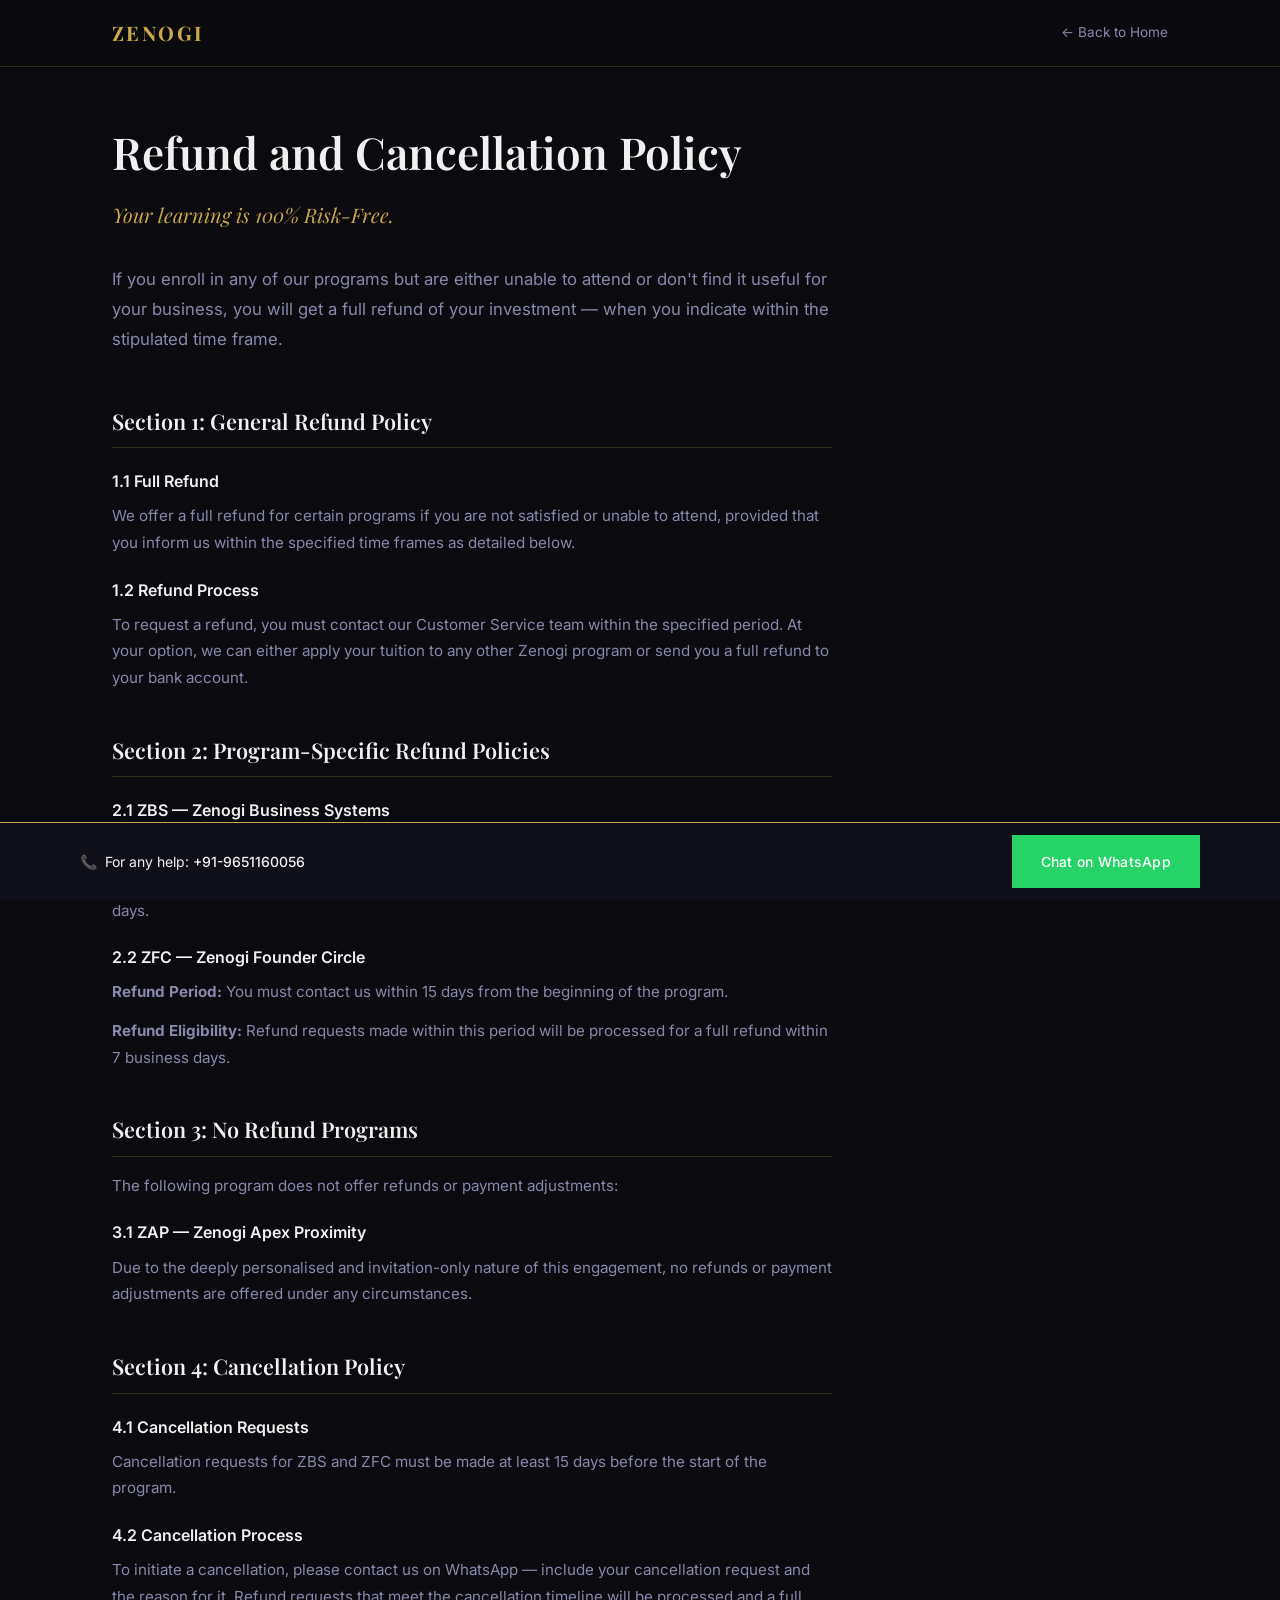
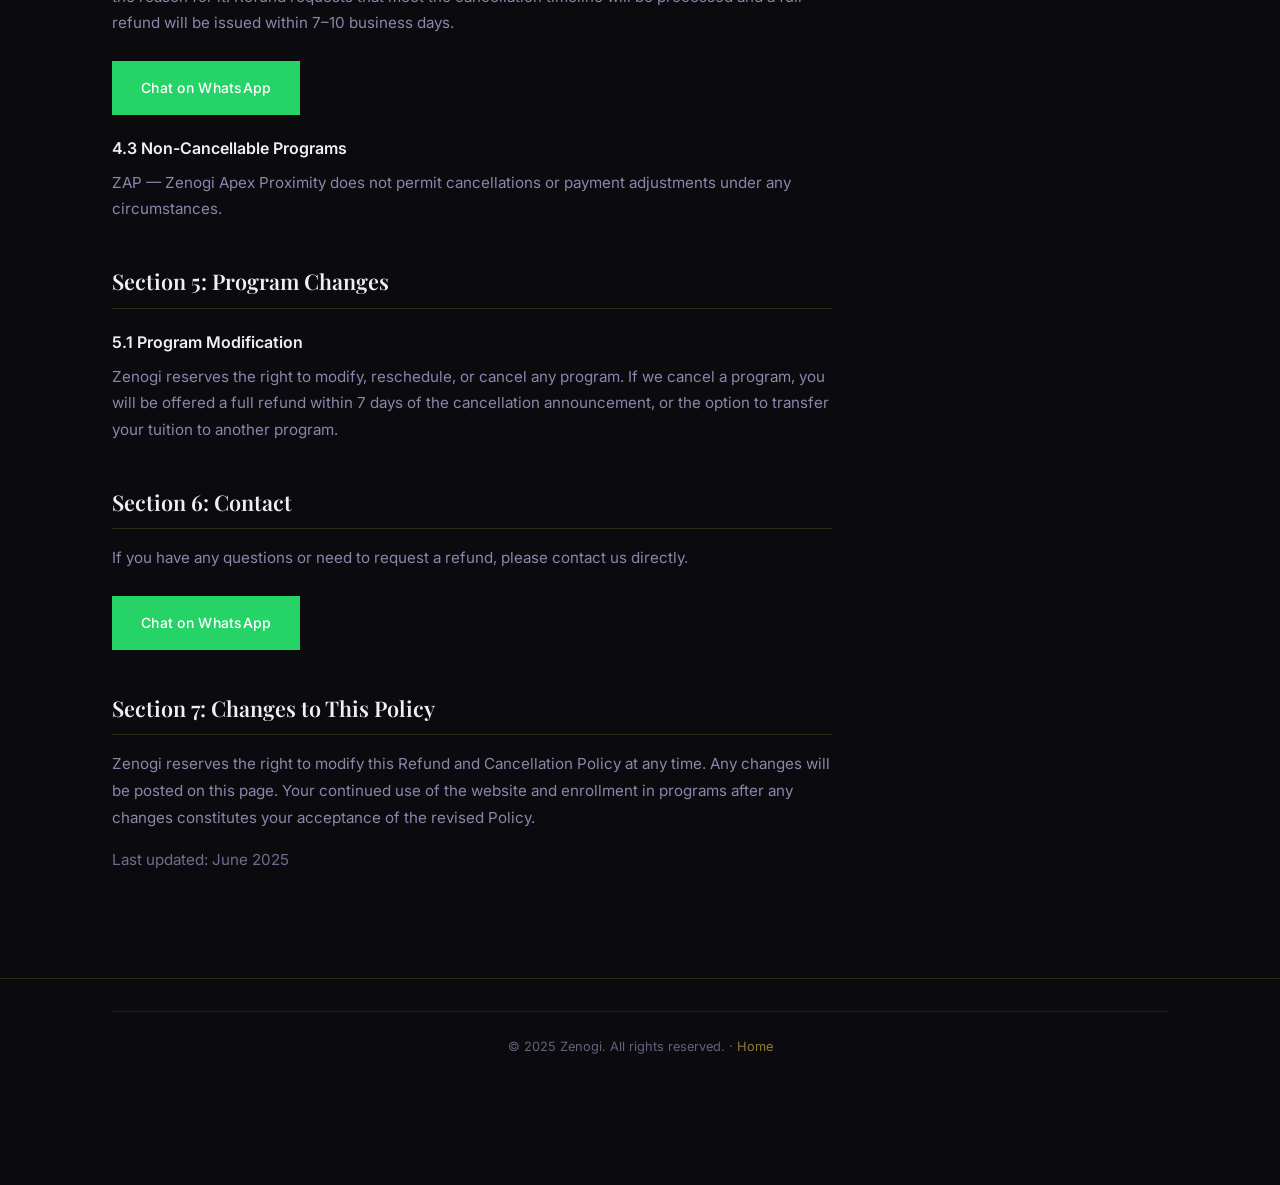
==== refund-policy.html @ 3ec9e6ff "initial Push" ====
<!DOCTYPE html>
<html lang="en">
<head>
  <meta charset="UTF-8">
  <meta name="viewport" content="width=device-width, initial-scale=1.0, viewport-fit=cover">
  <title>Refund and Cancellation Policy — Zenogi</title>
  <link rel="preconnect" href="https://fonts.googleapis.com">
  <link rel="preconnect" href="https://fonts.gstatic.com" crossorigin>
  <link href="https://fonts.googleapis.com/css2?family=Inter:wght@300;400;500;600&family=Playfair+Display:ital,wght@0,500;0,600;0,700;1,500&display=swap" rel="stylesheet">
  <link rel="stylesheet" href="style.css">
</head>
<body class="policy-page">

  <header class="policy-nav">
    <div class="container policy-nav__inner">
      <a href="index.html" class="policy-nav__logo">ZENOGI</a>
      <a href="index.html" class="policy-nav__back">← Back to Home</a>
    </div>
  </header>

  <main class="policy-content">
    <div class="container">
      <h1 class="policy-content__title">Refund and Cancellation Policy</h1>
      <p class="policy-content__subtitle">Your learning is 100% Risk-Free.</p>

      <p class="policy-content__intro">If you enroll in any of our programs but are either unable to attend or don't find it useful for your business, you will get a full refund of your investment — when you indicate within the stipulated time frame.</p>

      <section class="policy-section">
        <h2>Section 1: General Refund Policy</h2>
        <h3>1.1 Full Refund</h3>
        <p>We offer a full refund for certain programs if you are not satisfied or unable to attend, provided that you inform us within the specified time frames as detailed below.</p>
        <h3>1.2 Refund Process</h3>
        <p>To request a refund, you must contact our Customer Service team within the specified period. At your option, we can either apply your tuition to any other Zenogi program or send you a full refund to your bank account.</p>
      </section>

      <section class="policy-section">
        <h2>Section 2: Program-Specific Refund Policies</h2>
        <h3>2.1 ZBS — Zenogi Business Systems</h3>
        <p><strong>Refund Period:</strong> You must contact us before the final session of the program to claim a full refund.</p>
        <p><strong>Refund Eligibility:</strong> Refund requests made within this period will be initiated within 7–10 business days.</p>
        <h3>2.2 ZFC — Zenogi Founder Circle</h3>
        <p><strong>Refund Period:</strong> You must contact us within 15 days from the beginning of the program.</p>
        <p><strong>Refund Eligibility:</strong> Refund requests made within this period will be processed for a full refund within 7 business days.</p>
      </section>

      <section class="policy-section">
        <h2>Section 3: No Refund Programs</h2>
        <p>The following program does not offer refunds or payment adjustments:</p>
        <h3>3.1 ZAP — Zenogi Apex Proximity</h3>
        <p>Due to the deeply personalised and invitation-only nature of this engagement, no refunds or payment adjustments are offered under any circumstances.</p>
      </section>

      <section class="policy-section">
        <h2>Section 4: Cancellation Policy</h2>
        <h3>4.1 Cancellation Requests</h3>
        <p>Cancellation requests for ZBS and ZFC must be made at least 15 days before the start of the program.</p>
        <h3>4.2 Cancellation Process</h3>
        <p>To initiate a cancellation, please contact us on WhatsApp — include your cancellation request and the reason for it. Refund requests that meet the cancellation timeline will be processed and a full refund will be issued within 7–10 business days.</p>
        <p>
          <a href="https://wa.me/9651160056?text=Hi%20Zenogi%2C%20I%20would%20like%20to%20request%20a%20cancellation" class="btn btn--whatsapp" target="_blank" rel="noopener noreferrer">Chat on WhatsApp</a>
        </p>
        <h3>4.3 Non-Cancellable Programs</h3>
        <p>ZAP — Zenogi Apex Proximity does not permit cancellations or payment adjustments under any circumstances.</p>
      </section>

      <section class="policy-section">
        <h2>Section 5: Program Changes</h2>
        <h3>5.1 Program Modification</h3>
        <p>Zenogi reserves the right to modify, reschedule, or cancel any program. If we cancel a program, you will be offered a full refund within 7 days of the cancellation announcement, or the option to transfer your tuition to another program.</p>
      </section>

      <section class="policy-section">
        <h2>Section 6: Contact</h2>
        <p>If you have any questions or need to request a refund, please contact us directly.</p>
        <p>
          <a href="https://wa.me/9651160056?text=Hi%20Zenogi%2C%20I%20have%20a%20question" class="btn btn--whatsapp" target="_blank" rel="noopener noreferrer">Chat on WhatsApp</a>
        </p>
      </section>

      <section class="policy-section">
        <h2>Section 7: Changes to This Policy</h2>
        <p>Zenogi reserves the right to modify this Refund and Cancellation Policy at any time. Any changes will be posted on this page. Your continued use of the website and enrollment in programs after any changes constitutes your acceptance of the revised Policy.</p>
        <p class="policy-content__updated">Last updated: June 2025</p>
      </section>
    </div>
  </main>

  <footer class="footer footer--compact">
    <div class="container footer__inner">
      <p class="footer__copy">© 2025 Zenogi. All rights reserved. · <a href="index.html">Home</a></p>
    </div>
  </footer>

  <!-- Replace 9651160056 with real WhatsApp number before going live -->
  <aside class="help-bar" id="helpBar">
    <div class="help-bar__inner container">
      <p class="help-bar__text">
        <span class="help-bar__icon" aria-hidden="true">📞</span>
        For any help: <a href="tel:+919651160056">+91-9651160056</a>
      </p>
      <a href="https://wa.me/9651160056?text=Hi%20Zenogi%2C%20I%20have%20a%20question" class="btn btn--whatsapp" target="_blank" rel="noopener noreferrer">Chat on WhatsApp</a>
    </div>
  </aside>

</body>
</html>
---- style.css ----
/* ============================================
   ZENOGI BUSINESS PROGRAMS — Premium Landing
   ============================================ */

:root {
  --bg: #0A0A0F;
  --bg-alt: #0F0F1A;
  --gold: #C9A84C;
  --gold-muted: rgba(201, 168, 76, 0.55);
  --text: #F0F0F0;
  --text-secondary: #8888AA;
  --border: rgba(201, 168, 76, 0.2);
  --font-serif: 'Playfair Display', Georgia, serif;
  --font-sans: 'Inter', -apple-system, BlinkMacSystemFont, sans-serif;
  --container-max: 1120px;
  --gutter: clamp(1.25rem, 5vw, 2rem);
  --nav-height: 72px;
  --help-bar-height: 64px;
  --whatsapp: #25D366;
  --transition: 0.35s cubic-bezier(0.4, 0, 0.2, 1);
}

*, *::before, *::after {
  box-sizing: border-box;
  margin: 0;
  padding: 0;
}

html {
  scroll-behavior: smooth;
  scroll-padding-top: var(--nav-height);
  scroll-padding-bottom: var(--help-bar-height);
}

body {
  font-family: var(--font-sans);
  font-size: 1rem;
  font-weight: 400;
  line-height: 1.7;
  color: var(--text);
  background: var(--bg);
  -webkit-font-smoothing: antialiased;
  overflow-x: hidden;
  padding-bottom: var(--help-bar-height);
}

img { max-width: 100%; display: block; }
a { color: inherit; text-decoration: none; }
ul { list-style: none; }
button { font-family: inherit; cursor: pointer; border: none; background: none; }

.container {
  width: 100%;
  max-width: var(--container-max);
  margin-inline: auto;
  padding-inline: var(--gutter);
}

/* ---- Fade-in (scroll triggered) ---- */
.fade-in {
  opacity: 0;
  transform: translateY(28px);
  transition: opacity 0.8s ease, transform 0.8s ease;
}

.fade-in.visible {
  opacity: 1;
  transform: translateY(0);
}

/* ---- Buttons ---- */
.btn {
  display: inline-flex;
  align-items: center;
  justify-content: center;
  padding: 0.85rem 1.75rem;
  font-size: 0.875rem;
  font-weight: 500;
  letter-spacing: 0.06em;
  text-transform: uppercase;
  transition: var(--transition);
  white-space: nowrap;
  min-height: 48px;
  -webkit-tap-highlight-color: transparent;
}

.btn--outline {
  color: var(--gold);
  border: 1px solid var(--gold);
  background: transparent;
}

.btn--outline:hover {
  background: rgba(201, 168, 76, 0.08);
  box-shadow: 0 0 24px rgba(201, 168, 76, 0.15);
}

.btn--filled {
  color: var(--bg);
  background: var(--gold);
  border: 1px solid var(--gold);
}

.btn--filled:hover {
  background: #d4b456;
  border-color: #d4b456;
  box-shadow: 0 8px 32px rgba(201, 168, 76, 0.25);
}

.btn--ghost {
  color: var(--gold-muted);
  border: 1px solid rgba(201, 168, 76, 0.35);
  background: transparent;
}

.btn--ghost:hover {
  color: var(--gold);
  border-color: var(--gold);
}

.btn--large {
  padding: 1.1rem 2.5rem;
  font-size: 0.9rem;
}

.btn--full { width: 100%; }

.btn--whatsapp {
  color: #fff;
  background: var(--whatsapp);
  border: 1px solid var(--whatsapp);
  text-transform: none;
  letter-spacing: 0.02em;
  font-size: 0.875rem;
}

.btn--whatsapp:hover {
  background: #20bd5a;
  border-color: #20bd5a;
  box-shadow: 0 4px 20px rgba(37, 211, 102, 0.35);
}

/* ---- Navbar ---- */
.navbar {
  position: fixed;
  top: 0;
  left: 0;
  right: 0;
  z-index: 1000;
  height: var(--nav-height);
  display: flex;
  align-items: center;
  transition: background 0.4s ease, box-shadow 0.4s ease, backdrop-filter 0.4s ease;
}

.navbar.scrolled {
  background: rgba(10, 10, 15, 0.85);
  backdrop-filter: blur(16px);
  -webkit-backdrop-filter: blur(16px);
  box-shadow: 0 1px 0 var(--border);
}

.navbar__inner {
  display: flex;
  align-items: center;
  justify-content: space-between;
  width: 100%;
  max-width: var(--container-max);
  margin-inline: auto;
  padding-inline: var(--gutter);
}

.navbar__logo {
  font-family: var(--font-serif);
  font-size: 1.35rem;
  font-weight: 700;
  letter-spacing: 0.12em;
  color: var(--gold);
}

.navbar__nav {
  display: flex;
  align-items: center;
  gap: 2.25rem;
}

.navbar__link {
  font-size: 0.8rem;
  font-weight: 500;
  letter-spacing: 0.08em;
  text-transform: uppercase;
  color: var(--text-secondary);
  transition: color var(--transition);
}

.navbar__link:hover,
.navbar__link--cta {
  color: var(--gold);
}

.navbar__toggle {
  display: none;
  flex-direction: column;
  gap: 5px;
  padding: 4px;
}

.navbar__toggle span {
  display: block;
  width: 24px;
  height: 2px;
  background: var(--gold);
  transition: var(--transition);
}

.navbar__toggle.active span:nth-child(1) {
  transform: translateY(7px) rotate(45deg);
}

.navbar__toggle.active span:nth-child(2) {
  opacity: 0;
}

.navbar__toggle.active span:nth-child(3) {
  transform: translateY(-7px) rotate(-45deg);
}

/* ---- Hero ---- */
.hero {
  position: relative;
  min-height: 100vh;
  display: flex;
  align-items: center;
  justify-content: center;
  padding: calc(var(--nav-height) + 3rem) 0 4rem;
  overflow: hidden;
}

.hero__bg {
  position: absolute;
  inset: 0;
  background:
    radial-gradient(ellipse 80% 60% at 50% 0%, rgba(201, 168, 76, 0.06) 0%, transparent 60%),
    linear-gradient(180deg, #0F0F1A 0%, var(--bg) 100%);
  z-index: 0;
}

.hero__bg::before {
  content: '';
  position: absolute;
  inset: 0;
  background-image:
    linear-gradient(rgba(201, 168, 76, 0.03) 1px, transparent 1px),
    linear-gradient(90deg, rgba(201, 168, 76, 0.03) 1px, transparent 1px);
  background-size: 60px 60px;
  mask-image: radial-gradient(ellipse 70% 70% at 50% 40%, black 20%, transparent 75%);
  -webkit-mask-image: radial-gradient(ellipse 70% 70% at 50% 40%, black 20%, transparent 75%);
}

.hero__content {
  position: relative;
  z-index: 1;
  max-width: 820px;
  text-align: center;
}

.hero__title {
  font-family: var(--font-serif);
  font-size: clamp(2.5rem, 6vw, 4.25rem);
  font-weight: 600;
  line-height: 1.15;
  letter-spacing: -0.02em;
  margin-bottom: 1.25rem;
  color: var(--text);
}

.hero__subtitle {
  font-size: clamp(1rem, 2.2vw, 1.2rem);
  font-weight: 400;
  color: var(--gold);
  letter-spacing: 0.02em;
  margin-bottom: 2rem;
  line-height: 1.5;
}

.hero__body {
  font-size: 1.05rem;
  color: var(--text-secondary);
  max-width: 640px;
  margin: 0 auto 2.5rem;
  line-height: 1.8;
}

.hero__ctas {
  display: flex;
  flex-wrap: wrap;
  gap: 1rem;
  justify-content: center;
}

.hero__scroll-hint {
  position: absolute;
  bottom: 2rem;
  left: 50%;
  transform: translateX(-50%);
  z-index: 1;
}

.hero__scroll-hint span {
  display: block;
  width: 1px;
  height: 48px;
  background: linear-gradient(to bottom, var(--gold), transparent);
  animation: scrollPulse 2s ease-in-out infinite;
}

@keyframes scrollPulse {
  0%, 100% { opacity: 0.3; transform: scaleY(0.6); }
  50% { opacity: 1; transform: scaleY(1); }
}

/* ---- Sections ---- */
.section {
  padding: 6rem 0;
}

.section--alt {
  background: var(--bg-alt);
}

.section__heading {
  font-family: var(--font-serif);
  font-size: clamp(1.75rem, 4vw, 2.75rem);
  font-weight: 600;
  line-height: 1.25;
  margin-bottom: 3rem;
  max-width: 720px;
}

.section__heading--center {
  text-align: center;
  margin-inline: auto;
}

/* ---- Problem ---- */
.problem__inner {
  max-width: 640px;
  margin-inline: auto;
  text-align: center;
}

.problem__heading {
  margin-inline: auto;
  text-wrap: balance;
}

.problem__list {
  margin-bottom: 2.5rem;
  text-align: left;
  display: flex;
  flex-direction: column;
  gap: 0.15rem;
}

.problem__line {
  display: flex;
  align-items: flex-start;
  gap: 0.85rem;
  font-family: var(--font-serif);
  font-size: clamp(1.1rem, 4.5vw, 1.65rem);
  font-weight: 500;
  color: var(--text-secondary);
  line-height: 1.45;
  padding: 0.65rem 0;
  opacity: 0;
  transform: translateY(16px);
  transition: opacity 0.55s ease, transform 0.55s ease, color 0.4s ease;
}

.problem__marker {
  flex-shrink: 0;
  width: 6px;
  height: 6px;
  margin-top: 0.55em;
  border-radius: 50%;
  background: var(--border);
  transition: background 0.4s ease, box-shadow 0.4s ease;
}

.problem__line.visible {
  opacity: 1;
  transform: translateY(0);
  color: var(--text);
}

.problem__line.visible .problem__marker {
  background: var(--gold);
  box-shadow: 0 0 8px rgba(201, 168, 76, 0.4);
}

.problem__closing {
  font-family: var(--font-serif);
  font-size: clamp(1.05rem, 3.5vw, 1.4rem);
  font-style: italic;
  color: var(--gold);
  line-height: 1.55;
  text-wrap: balance;
  padding-top: 0.5rem;
  border-top: 1px solid var(--border);
}

/* ---- Method ---- */
.method__grid {
  display: grid;
  grid-template-columns: repeat(3, 1fr);
  gap: 1px;
  background: var(--border);
  border: 1px solid var(--border);
  margin-bottom: 3rem;
}

.method__item {
  display: flex;
  align-items: flex-start;
  gap: 0.75rem;
  padding: 1.5rem 1.25rem;
  background: var(--bg);
  font-size: 0.95rem;
  color: var(--text);
  line-height: 1.5;
}

.method__icon {
  flex-shrink: 0;
  color: var(--gold);
  font-size: 0.85rem;
  margin-top: 0.15rem;
}

.method__closing {
  font-family: var(--font-serif);
  font-size: clamp(1.2rem, 2.5vw, 1.65rem);
  font-weight: 600;
  text-align: center;
  max-width: 640px;
  margin-inline: auto;
}

/* ---- Programs ---- */
.programs__intro {
  text-align: center;
  color: var(--text-secondary);
  max-width: 520px;
  margin: -1.5rem auto 3.5rem;
  font-size: 1.05rem;
}

.programs__cards {
  display: grid;
  grid-template-columns: repeat(2, 1fr);
  gap: 2rem;
  margin-bottom: 3rem;
}

.program-card {
  position: relative;
  background: var(--bg);
  border: 1px solid var(--border);
  border-top: 3px solid var(--gold);
  padding: 2.25rem 2rem 2rem;
  display: flex;
  flex-direction: column;
  transition: transform 0.4s ease, box-shadow 0.4s ease;
}

.program-card:hover {
  transform: translateY(-6px);
  box-shadow: 0 20px 48px rgba(0, 0, 0, 0.4);
}

.program-card--featured {
  border-color: rgba(201, 168, 76, 0.45);
  box-shadow: 0 0 40px rgba(201, 168, 76, 0.08);
}

.program-card--featured:hover {
  box-shadow: 0 0 56px rgba(201, 168, 76, 0.15), 0 24px 48px rgba(0, 0, 0, 0.45);
}

.program-card__popular {
  position: absolute;
  top: -1px;
  right: 1.5rem;
  background: var(--gold);
  color: var(--bg);
  font-size: 0.65rem;
  font-weight: 600;
  letter-spacing: 0.1em;
  text-transform: uppercase;
  padding: 0.35rem 0.75rem;
}

.program-card__badge {
  font-size: 0.7rem;
  font-weight: 600;
  letter-spacing: 0.12em;
  text-transform: uppercase;
  color: var(--gold);
  margin-bottom: 0.75rem;
}

.program-card__title {
  font-family: var(--font-serif);
  font-size: 1.5rem;
  font-weight: 600;
  margin-bottom: 1rem;
}

.program-card__price {
  font-family: var(--font-serif);
  font-size: 1.75rem;
  font-weight: 600;
  color: var(--gold);
  margin-bottom: 1.5rem;
}

.program-card__price span {
  font-family: var(--font-sans);
  font-size: 0.85rem;
  font-weight: 400;
  color: var(--text-secondary);
}

.program-card__includes {
  flex: 1;
  margin-bottom: 1.5rem;
}

.program-card__includes li {
  position: relative;
  padding-left: 1.25rem;
  margin-bottom: 0.6rem;
  font-size: 0.92rem;
  color: var(--text-secondary);
}

.program-card__includes li::before {
  content: '';
  position: absolute;
  left: 0;
  top: 0.55em;
  width: 5px;
  height: 5px;
  background: var(--gold);
  border-radius: 50%;
}

.program-card__best-for {
  font-size: 0.9rem;
  color: var(--text-secondary);
  margin-bottom: 1.75rem;
  line-height: 1.65;
  padding-top: 1rem;
  border-top: 1px solid var(--border);
}

.program-card__best-for strong {
  color: var(--text);
  font-weight: 500;
}

.program-card .btn {
  align-self: flex-start;
}

/* ---- ZAP (exclusive banner) ---- */
.program-zap {
  position: relative;
  text-align: center;
  padding: 4rem 2rem;
  background: linear-gradient(180deg, rgba(15, 15, 26, 0.9) 0%, var(--bg-alt) 100%);
  border-top: 1px solid rgba(201, 168, 76, 0.25);
  border-bottom: 1px solid rgba(201, 168, 76, 0.1);
  /* No hover — static, untouchable */
}

.program-zap__symbol {
  font-size: 1.25rem;
  color: var(--gold-muted);
  margin-bottom: 1rem;
  letter-spacing: 0.5em;
}

.program-zap__badge {
  display: inline-block;
  font-size: 0.65rem;
  font-weight: 600;
  letter-spacing: 0.2em;
  text-transform: uppercase;
  color: var(--gold-muted);
  margin-bottom: 1.25rem;
}

.program-zap__title {
  font-family: var(--font-serif);
  font-size: clamp(1.5rem, 3vw, 2rem);
  font-weight: 600;
  margin-bottom: 1.5rem;
  color: var(--text);
}

.program-zap__desc {
  font-size: 1.05rem;
  color: var(--text-secondary);
  max-width: 620px;
  margin: 0 auto 1.25rem;
  line-height: 1.8;
}

.program-zap__note {
  font-family: var(--font-serif);
  font-style: italic;
  font-size: 0.95rem;
  color: var(--gold-muted);
  margin-bottom: 2rem;
}

/* ---- Difference ---- */
.difference__columns {
  display: grid;
  grid-template-columns: 1fr 1fr;
  gap: 3rem;
  margin-bottom: 3rem;
  padding-bottom: 3rem;
  border-bottom: 1px solid var(--border);
}

.difference__left,
.difference__right {
  font-family: var(--font-serif);
  font-size: clamp(1.25rem, 2.5vw, 1.75rem);
  line-height: 1.45;
}

.difference__left {
  color: var(--text-secondary);
}

.difference__right {
  color: var(--gold);
  text-align: right;
}

.difference__closing {
  font-size: 1.1rem;
  color: var(--text-secondary);
  text-align: center;
  max-width: 720px;
  margin-inline: auto;
  line-height: 1.75;
}

/* ---- Audience ---- */
.audience__not-for {
  max-width: 480px;
  margin: 0 auto 2.5rem;
}

.audience__not-for li {
  position: relative;
  padding-left: 1.75rem;
  margin-bottom: 0.85rem;
  font-size: 1.05rem;
  color: var(--text-secondary);
  text-decoration: line-through;
  text-decoration-color: rgba(136, 136, 170, 0.5);
}

.audience__not-for li::before {
  content: '✗';
  position: absolute;
  left: 0;
  color: rgba(136, 136, 170, 0.6);
  text-decoration: none;
}

.audience__closing {
  font-family: var(--font-serif);
  font-size: clamp(1.25rem, 2.5vw, 1.65rem);
  font-weight: 600;
  text-align: center;
  max-width: 600px;
  margin: 0 auto 2.5rem;
  line-height: 1.45;
}

.audience__cta {
  text-align: center;
}

/* ---- Footer ---- */
.footer {
  padding: 4rem 0 2.5rem;
  border-top: 1px solid var(--border);
  background: var(--bg);
}

.footer__inner {
  display: grid;
  grid-template-columns: 1fr auto;
  grid-template-rows: auto auto;
  gap: 2rem 3rem;
  align-items: start;
}

.footer__logo {
  font-family: var(--font-serif);
  font-size: 1.25rem;
  font-weight: 700;
  letter-spacing: 0.12em;
  color: var(--gold);
  display: block;
  margin-bottom: 0.5rem;
}

.footer__tagline {
  font-size: 0.9rem;
  color: var(--text-secondary);
  max-width: 320px;
  margin-bottom: 0.5rem;
}

.footer__contact {
  font-size: 0.9rem;
  color: var(--text-secondary);
  margin-bottom: 0.75rem;
}

.footer__contact a {
  color: var(--text);
  transition: color var(--transition);
}

.footer__contact a:hover {
  color: var(--gold);
}

.footer__whatsapp {
  display: inline-flex;
  align-items: center;
  justify-content: center;
  width: 40px;
  height: 40px;
  border-radius: 50%;
  background: var(--whatsapp);
  color: #fff;
  transition: transform var(--transition), box-shadow var(--transition);
}

.footer__whatsapp:hover {
  transform: scale(1.06);
  box-shadow: 0 4px 16px rgba(37, 211, 102, 0.4);
  color: #fff;
}

.footer__nav {
  display: flex;
  gap: 2rem;
  justify-self: end;
}

.footer__nav a {
  font-size: 0.8rem;
  font-weight: 500;
  letter-spacing: 0.06em;
  text-transform: uppercase;
  color: var(--text-secondary);
  transition: color var(--transition);
}

.footer__nav a:hover {
  color: var(--gold);
}

.footer__link-muted {
  opacity: 0.6;
}

.footer__copy {
  grid-column: 1 / -1;
  font-size: 0.8rem;
  color: var(--text-secondary);
  opacity: 0.7;
  padding-top: 1.5rem;
  border-top: 1px solid var(--border);
}

/* ---- FAQ ---- */
.faq__subheading {
  text-align: center;
  color: var(--text-secondary);
  font-size: 1.05rem;
  margin: -1.5rem auto 2.5rem;
  max-width: 480px;
}

.faq__list {
  max-width: 760px;
  margin-inline: auto;
}

.faq__item {
  background: var(--bg-alt);
  border: 1px solid transparent;
  border-left: 3px solid transparent;
  margin-bottom: 0.75rem;
  transition: border-color 0.35s ease;
}

.faq__item.open {
  border-left-color: var(--gold);
}

.faq__question {
  width: 100%;
  display: flex;
  align-items: center;
  justify-content: space-between;
  gap: 1rem;
  padding: 1.15rem 1.25rem;
  text-align: left;
  font-size: 1rem;
  font-weight: 500;
  color: var(--text);
  background: transparent;
}

.faq__question:hover {
  color: var(--gold);
}

.faq__icon {
  flex-shrink: 0;
  font-size: 1.35rem;
  font-weight: 300;
  color: var(--gold);
  line-height: 1;
  transition: transform 0.35s ease;
}

.faq__item.open .faq__icon {
  transform: rotate(45deg);
}

.faq__answer {
  max-height: 0;
  overflow: hidden;
  transition: max-height 0.45s cubic-bezier(0.4, 0, 0.2, 1);
}

.faq__answer p {
  padding: 0 1.25rem 1.25rem;
  font-size: 0.95rem;
  color: var(--text-secondary);
  line-height: 1.75;
}

.faq__answer a {
  color: var(--gold);
  text-decoration: underline;
  text-underline-offset: 3px;
}

.faq__answer a:hover {
  color: #d4b456;
}

/* ---- Sticky help bar ---- */
.help-bar {
  position: fixed;
  bottom: 0;
  left: 0;
  right: 0;
  z-index: 999;
  background: var(--bg-alt);
  border-top: 1px solid var(--gold);
  min-height: var(--help-bar-height);
  padding-bottom: env(safe-area-inset-bottom, 0);
}

.help-bar__inner {
  display: flex;
  align-items: center;
  justify-content: space-between;
  gap: 1rem;
  padding: 0.75rem 0;
  min-height: var(--help-bar-height);
}

.help-bar__text {
  font-size: 14px;
  color: var(--text);
  margin: 0;
}

.help-bar__text a {
  color: var(--text);
  font-weight: 500;
  transition: color var(--transition);
}

.help-bar__text a:hover {
  color: var(--gold);
}

.help-bar__icon {
  margin-right: 0.25rem;
}

/* ---- Policy page ---- */
.policy-page {
  padding-bottom: calc(var(--help-bar-height) + 2rem);
}

.policy-nav {
  position: sticky;
  top: 0;
  z-index: 1000;
  background: rgba(10, 10, 15, 0.9);
  backdrop-filter: blur(16px);
  border-bottom: 1px solid var(--border);
  padding: 1rem 0;
}

.policy-nav__inner {
  display: flex;
  align-items: center;
  justify-content: space-between;
}

.policy-nav__logo {
  font-family: var(--font-serif);
  font-size: 1.25rem;
  font-weight: 700;
  letter-spacing: 0.12em;
  color: var(--gold);
}

.policy-nav__back {
  font-size: 0.85rem;
  color: var(--text-secondary);
  transition: color var(--transition);
}

.policy-nav__back:hover {
  color: var(--gold);
}

.policy-content {
  padding: 3rem 0 4rem;
}

.policy-content .container {
  padding-inline: var(--gutter);
}

.policy-content__title {
  font-family: var(--font-serif);
  font-size: clamp(2rem, 4vw, 2.75rem);
  font-weight: 600;
  margin-bottom: 0.5rem;
}

.policy-content__subtitle {
  font-family: var(--font-serif);
  font-size: 1.25rem;
  font-style: italic;
  color: var(--gold);
  margin-bottom: 2rem;
}

.policy-content__intro {
  font-size: 1.05rem;
  color: var(--text-secondary);
  line-height: 1.8;
  margin-bottom: 3rem;
  max-width: 720px;
}

.policy-section {
  margin-bottom: 2.5rem;
  max-width: 720px;
}

.policy-section h2 {
  font-family: var(--font-serif);
  font-size: 1.35rem;
  font-weight: 600;
  color: var(--text);
  margin-bottom: 1rem;
  padding-bottom: 0.5rem;
  border-bottom: 1px solid var(--border);
}

.policy-section h3 {
  font-size: 1rem;
  font-weight: 600;
  color: var(--text);
  margin: 1.25rem 0 0.5rem;
}

.policy-section p {
  font-size: 0.95rem;
  color: var(--text-secondary);
  line-height: 1.75;
  margin-bottom: 0.75rem;
}

.policy-section .btn {
  margin-top: 0.75rem;
}

.policy-content__updated {
  font-size: 0.85rem;
  color: var(--text-secondary);
  opacity: 0.8;
  margin-top: 1rem;
}

.footer--compact {
  padding: 2rem 0;
  border-top: 1px solid var(--border);
}

.footer--compact .footer__inner {
  display: block;
  text-align: center;
}

.footer--compact .footer__copy a {
  color: var(--gold);
}

.footer--compact .footer__copy a:hover {
  text-decoration: underline;
}

/* ---- Desktop problem layout ---- */
@media (min-width: 769px) {
  .problem__inner {
    max-width: 720px;
    text-align: left;
  }

  .problem__heading {
    margin-inline: 0;
  }

  .problem__list {
    padding-left: 0.5rem;
  }

  .problem__closing {
    text-align: left;
  }
}

/* ---- Responsive ---- */
@media (max-width: 900px) {
  .method__grid {
    grid-template-columns: repeat(2, 1fr);
  }

  .programs__cards {
    grid-template-columns: 1fr;
    max-width: 480px;
    margin-inline: auto;
  }

  .difference__columns {
    grid-template-columns: 1fr;
    gap: 1.5rem;
    text-align: center;
  }

  .difference__right {
    text-align: center;
  }
}

@media (max-width: 768px) {
  :root {
    --help-bar-height: 112px;
    --nav-height: 64px;
  }

  .navbar__toggle {
    display: flex;
  }

  .navbar__logo {
    font-size: 1.15rem;
  }

  .navbar__nav {
    position: fixed;
    top: var(--nav-height);
    left: 0;
    right: 0;
    flex-direction: column;
    gap: 0;
    background: rgba(10, 10, 15, 0.97);
    backdrop-filter: blur(16px);
    -webkit-backdrop-filter: blur(16px);
    padding: 1rem 0 1.5rem;
    border-bottom: 1px solid var(--border);
    transform: translateY(-100%);
    opacity: 0;
    visibility: hidden;
    transition: transform 0.35s ease, opacity 0.35s ease, visibility 0.35s ease;
    max-height: calc(100dvh - var(--nav-height));
    overflow-y: auto;
  }

  .navbar__nav.open {
    transform: translateY(0);
    opacity: 1;
    visibility: visible;
  }

  .navbar__link {
    display: block;
    padding: 0.9rem 1.5rem;
    width: 100%;
    text-align: center;
    font-size: 0.75rem;
  }

  .section {
    padding: 3.5rem 0;
  }

  .section__heading {
    margin-bottom: 2rem;
    font-size: clamp(1.5rem, 6vw, 2rem);
  }

  .hero {
    min-height: 100svh;
    padding: calc(var(--nav-height) + 2rem) 0 3rem;
  }

  .hero__title {
    font-size: clamp(2rem, 8vw, 2.75rem);
  }

  .hero__subtitle {
    font-size: 1rem;
    margin-bottom: 1.5rem;
  }

  .hero__body {
    font-size: 0.95rem;
    margin-bottom: 2rem;
  }

  .hero__scroll-hint {
    display: none;
  }

  .hero__ctas {
    flex-direction: column;
    align-items: stretch;
    gap: 0.75rem;
  }

  .hero__ctas .btn {
    width: 100%;
    white-space: normal;
  }

  .problem__inner {
    text-align: center;
  }

  .problem__heading {
    font-size: clamp(1.45rem, 6.5vw, 1.85rem);
    line-height: 1.3;
    margin-bottom: 1.75rem;
  }

  .problem__list {
    margin-bottom: 2rem;
  }

  .problem__line {
    font-size: 1.05rem;
    padding: 0.5rem 0;
    gap: 0.75rem;
  }

  .problem__closing {
    font-size: 1.05rem;
    padding-top: 1.25rem;
  }

  .method__grid {
    grid-template-columns: 1fr;
  }

  .method__item {
    padding: 1.15rem 1rem;
  }

  .method__closing {
    font-size: 1.15rem;
    padding-inline: 0.25rem;
  }

  .programs__intro {
    font-size: 0.95rem;
    margin-bottom: 2.5rem;
  }

  .program-card {
    padding: 1.75rem 1.25rem 1.5rem;
  }

  .program-card__title {
    font-size: 1.25rem;
  }

  .program-card__price {
    font-size: 1.5rem;
  }

  .program-card__popular {
    right: 50%;
    transform: translateX(50%);
    top: -0.65rem;
    white-space: nowrap;
  }

  .program-card .btn {
    align-self: stretch;
    width: 100%;
    white-space: normal;
  }

  .program-zap__title {
    font-size: 1.35rem;
  }

  .program-zap__desc {
    font-size: 0.95rem;
  }

  .difference__left,
  .difference__right {
    font-size: 1.2rem;
  }

  .faq__question {
    font-size: 0.92rem;
    padding: 1rem 1rem;
  }

  .faq__answer p {
    font-size: 0.9rem;
    padding: 0 1rem 1rem;
  }

  .audience__not-for li {
    font-size: 0.95rem;
  }

  .audience__closing {
    font-size: 1.2rem;
  }

  .audience__cta .btn {
    width: 100%;
    white-space: normal;
    padding-inline: 1.25rem;
  }

  .btn {
    white-space: normal;
    line-height: 1.35;
  }

  .footer__inner {
    grid-template-columns: 1fr;
    text-align: center;
    gap: 1.5rem;
  }

  .footer__nav {
    justify-self: center;
    flex-wrap: wrap;
    justify-content: center;
    gap: 1rem 1.5rem;
  }

  .footer__nav a {
    font-size: 0.72rem;
  }

  .footer__tagline,
  .footer__contact {
    margin-inline: auto;
    max-width: 100%;
  }

  .footer__whatsapp {
    margin-inline: auto;
  }

  .help-bar {
    padding-bottom: env(safe-area-inset-bottom, 0);
  }

  .help-bar__inner {
    flex-direction: column;
    align-items: stretch;
    padding: 0.75rem var(--gutter);
    min-height: auto;
  }

  .help-bar__text {
    font-size: 13px;
    line-height: 1.4;
  }

  .help-bar .btn--whatsapp {
    width: 100%;
    justify-content: center;
  }
}

@media (max-width: 480px) {
  .program-zap {
    padding: 2.5rem 0;
  }

  .program-zap__symbol {
    letter-spacing: 0.25em;
  }

  .policy-nav__inner {
    flex-wrap: wrap;
    gap: 0.75rem;
  }

  .policy-nav__back {
    font-size: 0.8rem;
  }
}

@media (prefers-reduced-motion: reduce) {
  html { scroll-behavior: auto; }

  .fade-in,
  .problem__line,
  .problem__line.visible {
    opacity: 1;
    transform: none;
    transition: none;
  }

  .hero__scroll-hint span {
    animation: none;
  }
}
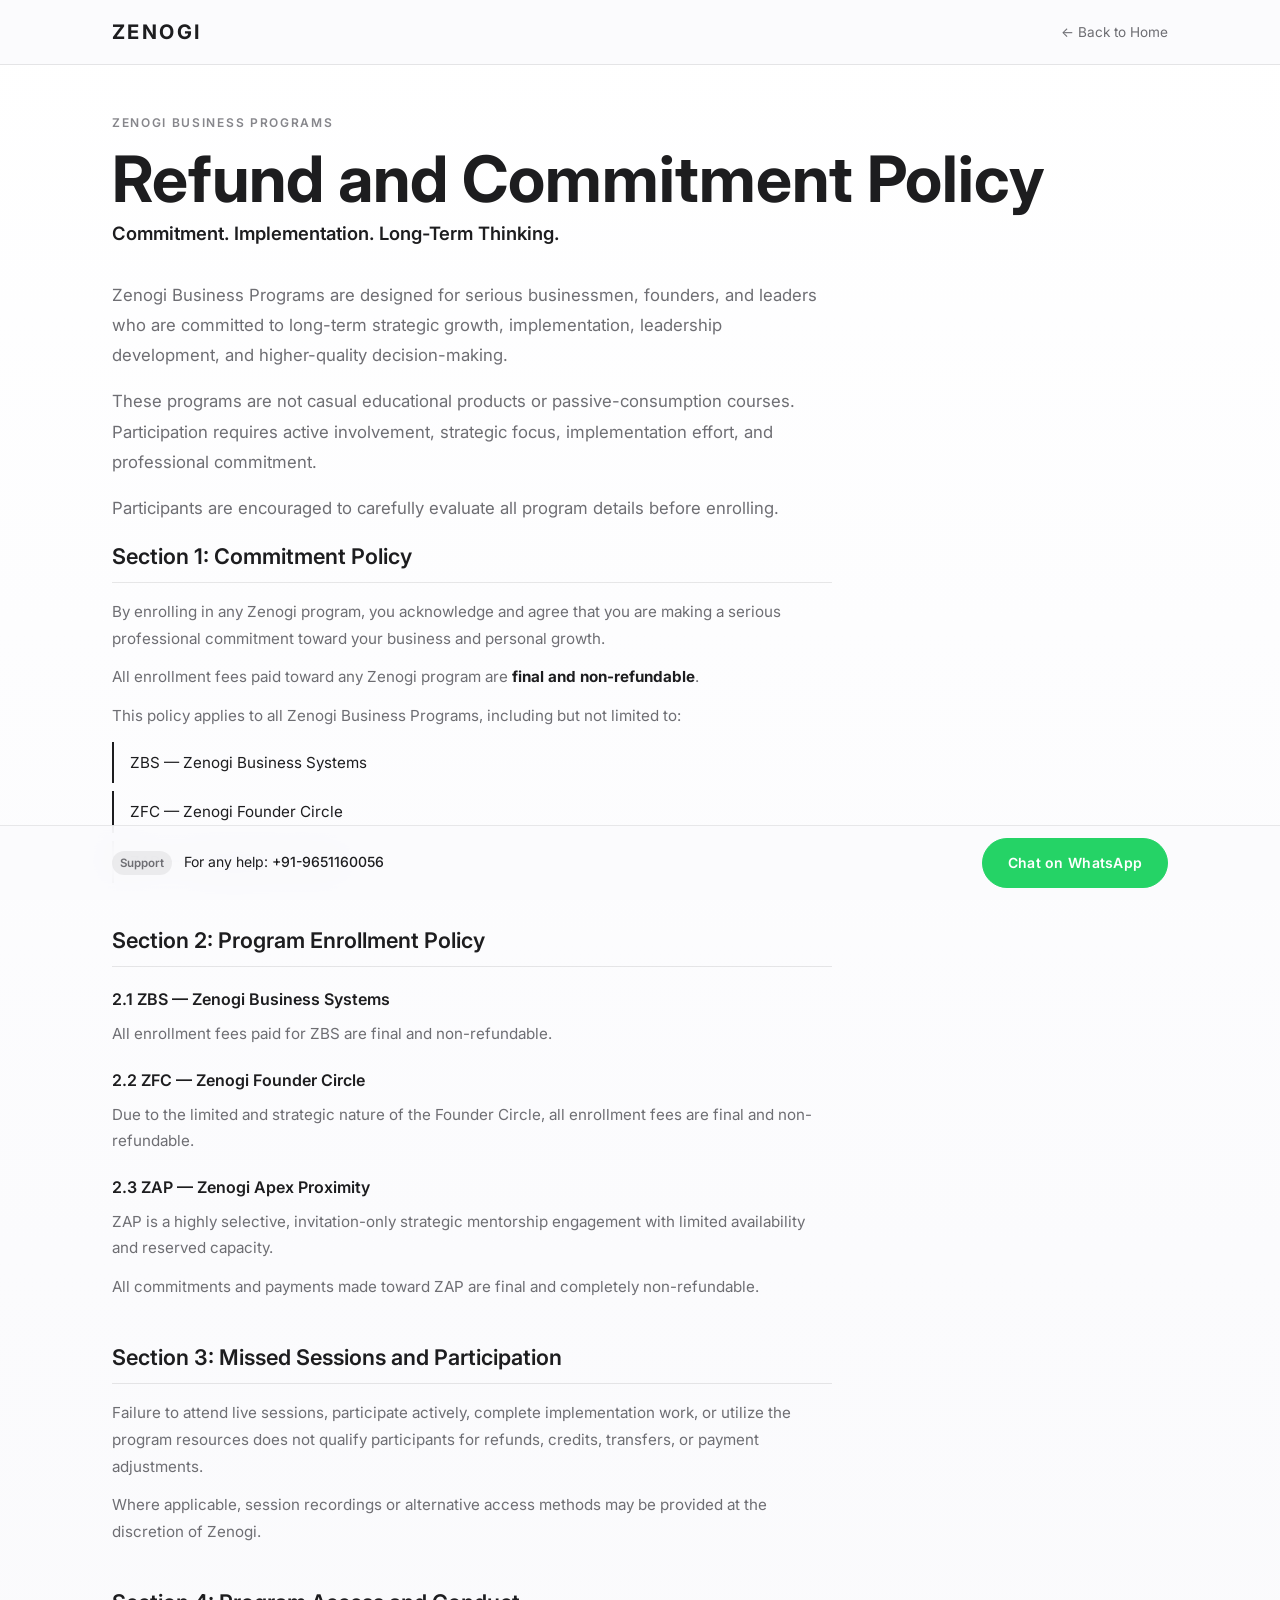
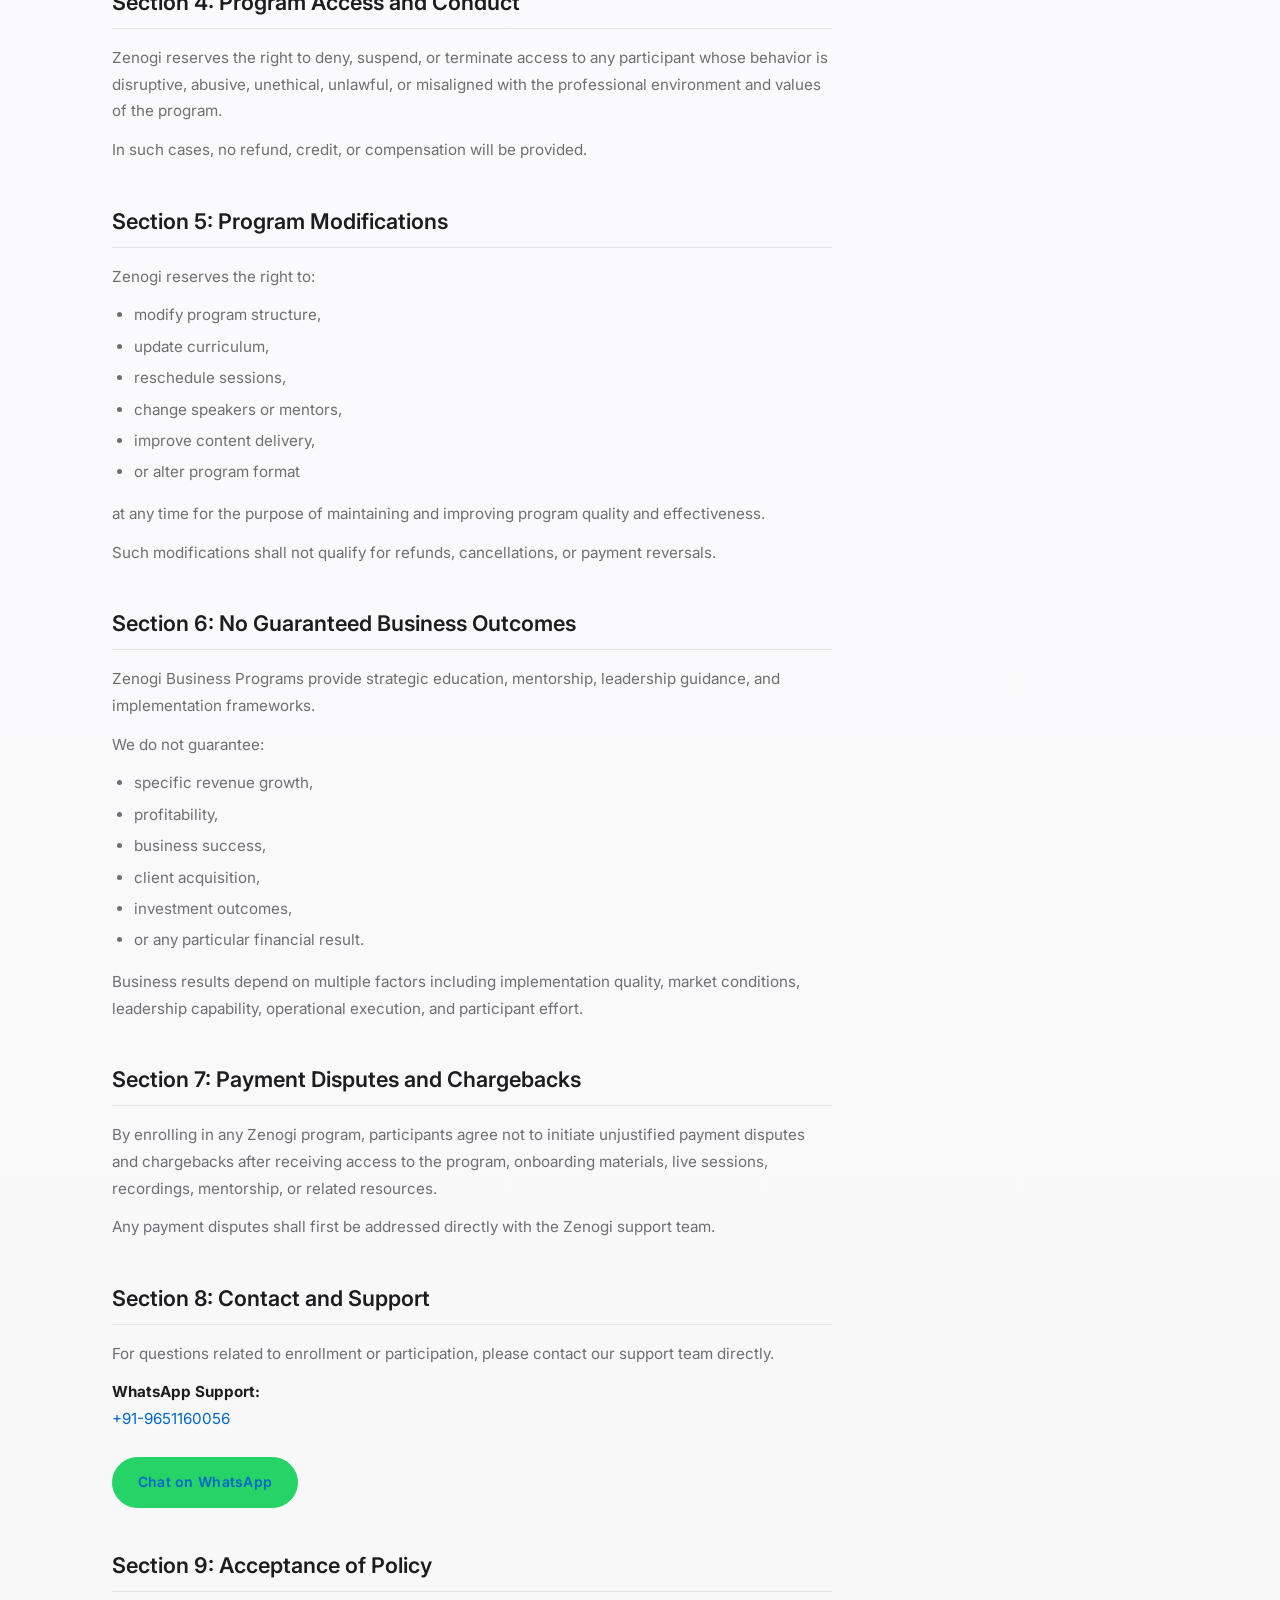
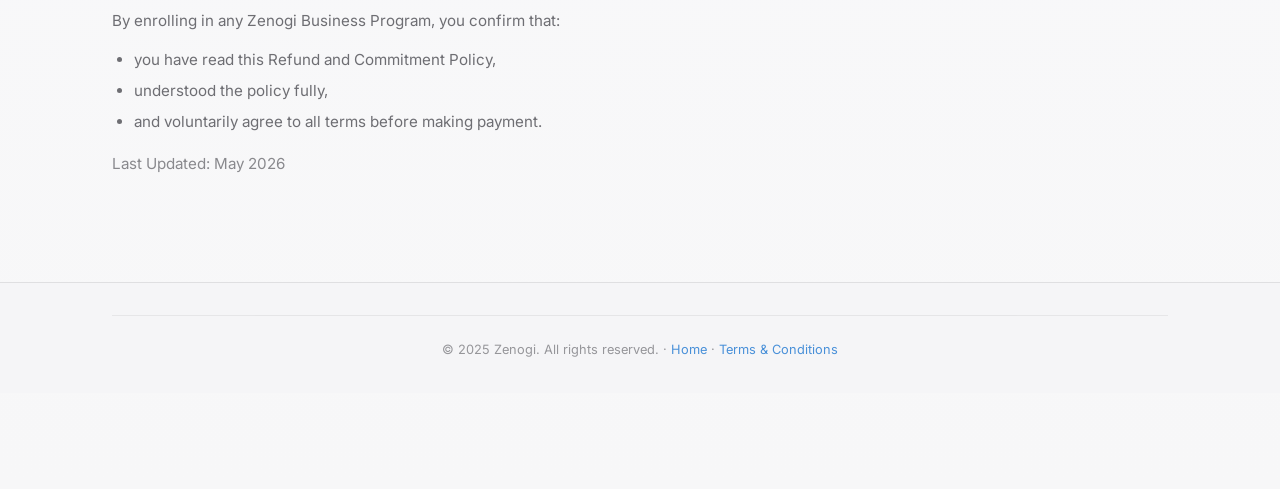
==== commit ba6ab3ef: "making it more light and plain" ====
--- a/refund-policy.html
+++ b/refund-policy.html
@@ -3,10 +3,10 @@
 <head>
   <meta charset="UTF-8">
   <meta name="viewport" content="width=device-width, initial-scale=1.0, viewport-fit=cover">
-  <title>Refund and Cancellation Policy — Zenogi</title>
+  <title>Refund and Commitment Policy — Zenogi</title>
   <link rel="preconnect" href="https://fonts.googleapis.com">
   <link rel="preconnect" href="https://fonts.gstatic.com" crossorigin>
-  <link href="https://fonts.googleapis.com/css2?family=Inter:wght@300;400;500;600&family=Playfair+Display:ital,wght@0,500;0,600;0,700;1,500&display=swap" rel="stylesheet">
+  <link href="https://fonts.googleapis.com/css2?family=Inter:wght@300;400;500;600;700&display=swap" rel="stylesheet">
   <link rel="stylesheet" href="style.css">
 </head>
 <body class="policy-page">
@@ -20,74 +20,113 @@
 
   <main class="policy-content">
     <div class="container">
-      <h1 class="policy-content__title">Refund and Cancellation Policy</h1>
-      <p class="policy-content__subtitle">Your learning is 100% Risk-Free.</p>
+      <p class="policy-content__brand">Zenogi Business Programs</p>
+      <h1 class="policy-content__title">Refund and Commitment Policy</h1>
+      <p class="policy-content__tagline">Commitment. Implementation. Long-Term Thinking.</p>
 
-      <p class="policy-content__intro">If you enroll in any of our programs but are either unable to attend or don't find it useful for your business, you will get a full refund of your investment — when you indicate within the stipulated time frame.</p>
+      <p class="policy-content__intro">Zenogi Business Programs are designed for serious businessmen, founders, and leaders who are committed to long-term strategic growth, implementation, leadership development, and higher-quality decision-making.</p>
+
+      <p class="policy-content__intro">These programs are not casual educational products or passive-consumption courses. Participation requires active involvement, strategic focus, implementation effort, and professional commitment.</p>
+
+      <p class="policy-content__intro policy-content__intro--last">Participants are encouraged to carefully evaluate all program details before enrolling.</p>
 
       <section class="policy-section">
-        <h2>Section 1: General Refund Policy</h2>
-        <h3>1.1 Full Refund</h3>
-        <p>We offer a full refund for certain programs if you are not satisfied or unable to attend, provided that you inform us within the specified time frames as detailed below.</p>
-        <h3>1.2 Refund Process</h3>
-        <p>To request a refund, you must contact our Customer Service team within the specified period. At your option, we can either apply your tuition to any other Zenogi program or send you a full refund to your bank account.</p>
+        <h2>Section 1: Commitment Policy</h2>
+        <p>By enrolling in any Zenogi program, you acknowledge and agree that you are making a serious professional commitment toward your business and personal growth.</p>
+        <p>All enrollment fees paid toward any Zenogi program are <strong>final and non-refundable</strong>.</p>
+        <p>This policy applies to all Zenogi Business Programs, including but not limited to:</p>
+        <ul class="policy-programs">
+          <li>ZBS — Zenogi Business Systems</li>
+          <li>ZFC — Zenogi Founder Circle</li>
+          <li>ZAP — Zenogi Apex Proximity</li>
+        </ul>
       </section>
 
       <section class="policy-section">
-        <h2>Section 2: Program-Specific Refund Policies</h2>
+        <h2>Section 2: Program Enrollment Policy</h2>
         <h3>2.1 ZBS — Zenogi Business Systems</h3>
-        <p><strong>Refund Period:</strong> You must contact us before the final session of the program to claim a full refund.</p>
-        <p><strong>Refund Eligibility:</strong> Refund requests made within this period will be initiated within 7–10 business days.</p>
+        <p>All enrollment fees paid for ZBS are final and non-refundable.</p>
         <h3>2.2 ZFC — Zenogi Founder Circle</h3>
-        <p><strong>Refund Period:</strong> You must contact us within 15 days from the beginning of the program.</p>
-        <p><strong>Refund Eligibility:</strong> Refund requests made within this period will be processed for a full refund within 7 business days.</p>
+        <p>Due to the limited and strategic nature of the Founder Circle, all enrollment fees are final and non-refundable.</p>
+        <h3>2.3 ZAP — Zenogi Apex Proximity</h3>
+        <p>ZAP is a highly selective, invitation-only strategic mentorship engagement with limited availability and reserved capacity.</p>
+        <p>All commitments and payments made toward ZAP are final and completely non-refundable.</p>
       </section>
 
       <section class="policy-section">
-        <h2>Section 3: No Refund Programs</h2>
-        <p>The following program does not offer refunds or payment adjustments:</p>
-        <h3>3.1 ZAP — Zenogi Apex Proximity</h3>
-        <p>Due to the deeply personalised and invitation-only nature of this engagement, no refunds or payment adjustments are offered under any circumstances.</p>
+        <h2>Section 3: Missed Sessions and Participation</h2>
+        <p>Failure to attend live sessions, participate actively, complete implementation work, or utilize the program resources does not qualify participants for refunds, credits, transfers, or payment adjustments.</p>
+        <p>Where applicable, session recordings or alternative access methods may be provided at the discretion of Zenogi.</p>
       </section>
 
       <section class="policy-section">
-        <h2>Section 4: Cancellation Policy</h2>
-        <h3>4.1 Cancellation Requests</h3>
-        <p>Cancellation requests for ZBS and ZFC must be made at least 15 days before the start of the program.</p>
-        <h3>4.2 Cancellation Process</h3>
-        <p>To initiate a cancellation, please contact us on WhatsApp — include your cancellation request and the reason for it. Refund requests that meet the cancellation timeline will be processed and a full refund will be issued within 7–10 business days.</p>
-        <p>
-          <a href="https://wa.me/9651160056?text=Hi%20Zenogi%2C%20I%20would%20like%20to%20request%20a%20cancellation" class="btn btn--whatsapp" target="_blank" rel="noopener noreferrer">Chat on WhatsApp</a>
-        </p>
-        <h3>4.3 Non-Cancellable Programs</h3>
-        <p>ZAP — Zenogi Apex Proximity does not permit cancellations or payment adjustments under any circumstances.</p>
+        <h2>Section 4: Program Access and Conduct</h2>
+        <p>Zenogi reserves the right to deny, suspend, or terminate access to any participant whose behavior is disruptive, abusive, unethical, unlawful, or misaligned with the professional environment and values of the program.</p>
+        <p>In such cases, no refund, credit, or compensation will be provided.</p>
       </section>
 
       <section class="policy-section">
-        <h2>Section 5: Program Changes</h2>
-        <h3>5.1 Program Modification</h3>
-        <p>Zenogi reserves the right to modify, reschedule, or cancel any program. If we cancel a program, you will be offered a full refund within 7 days of the cancellation announcement, or the option to transfer your tuition to another program.</p>
+        <h2>Section 5: Program Modifications</h2>
+        <p>Zenogi reserves the right to:</p>
+        <ul>
+          <li>modify program structure,</li>
+          <li>update curriculum,</li>
+          <li>reschedule sessions,</li>
+          <li>change speakers or mentors,</li>
+          <li>improve content delivery,</li>
+          <li>or alter program format</li>
+        </ul>
+        <p>at any time for the purpose of maintaining and improving program quality and effectiveness.</p>
+        <p>Such modifications shall not qualify for refunds, cancellations, or payment reversals.</p>
       </section>
 
       <section class="policy-section">
-        <h2>Section 6: Contact</h2>
-        <p>If you have any questions or need to request a refund, please contact us directly.</p>
+        <h2>Section 6: No Guaranteed Business Outcomes</h2>
+        <p>Zenogi Business Programs provide strategic education, mentorship, leadership guidance, and implementation frameworks.</p>
+        <p>We do not guarantee:</p>
+        <ul>
+          <li>specific revenue growth,</li>
+          <li>profitability,</li>
+          <li>business success,</li>
+          <li>client acquisition,</li>
+          <li>investment outcomes,</li>
+          <li>or any particular financial result.</li>
+        </ul>
+        <p>Business results depend on multiple factors including implementation quality, market conditions, leadership capability, operational execution, and participant effort.</p>
+      </section>
+
+      <section class="policy-section">
+        <h2>Section 7: Payment Disputes and Chargebacks</h2>
+        <p>By enrolling in any Zenogi program, participants agree not to initiate unjustified payment disputes and chargebacks after receiving access to the program, onboarding materials, live sessions, recordings, mentorship, or related resources.</p>
+        <p>Any payment disputes shall first be addressed directly with the Zenogi support team.</p>
+      </section>
+
+      <section class="policy-section">
+        <h2>Section 8: Contact and Support</h2>
+        <p>For questions related to enrollment or participation, please contact our support team directly.</p>
+        <p><strong>WhatsApp Support:</strong><br>
+        <a href="tel:+919651160056">+91-9651160056</a></p>
         <p>
           <a href="https://wa.me/9651160056?text=Hi%20Zenogi%2C%20I%20have%20a%20question" class="btn btn--whatsapp" target="_blank" rel="noopener noreferrer">Chat on WhatsApp</a>
         </p>
       </section>
 
       <section class="policy-section">
-        <h2>Section 7: Changes to This Policy</h2>
-        <p>Zenogi reserves the right to modify this Refund and Cancellation Policy at any time. Any changes will be posted on this page. Your continued use of the website and enrollment in programs after any changes constitutes your acceptance of the revised Policy.</p>
-        <p class="policy-content__updated">Last updated: June 2025</p>
+        <h2>Section 9: Acceptance of Policy</h2>
+        <p>By enrolling in any Zenogi Business Program, you confirm that:</p>
+        <ul>
+          <li>you have read this Refund and Commitment Policy,</li>
+          <li>understood the policy fully,</li>
+          <li>and voluntarily agree to all terms before making payment.</li>
+        </ul>
+        <p class="policy-content__updated">Last Updated: May 2026</p>
       </section>
     </div>
   </main>
 
   <footer class="footer footer--compact">
     <div class="container footer__inner">
-      <p class="footer__copy">© 2025 Zenogi. All rights reserved. · <a href="index.html">Home</a></p>
+      <p class="footer__copy">© 2025 Zenogi. All rights reserved. · <a href="index.html">Home</a> · <a href="terms-and-conditions.html">Terms &amp; Conditions</a></p>
     </div>
   </footer>
 
@@ -95,7 +134,7 @@
   <aside class="help-bar" id="helpBar">
     <div class="help-bar__inner container">
       <p class="help-bar__text">
-        <span class="help-bar__icon" aria-hidden="true">📞</span>
+        <span class="help-bar__icon" aria-hidden="true">Support</span>
         For any help: <a href="tel:+919651160056">+91-9651160056</a>
       </p>
       <a href="https://wa.me/9651160056?text=Hi%20Zenogi%2C%20I%20have%20a%20question" class="btn btn--whatsapp" target="_blank" rel="noopener noreferrer">Chat on WhatsApp</a>
--- a/style.css
+++ b/style.css
@@ -3,21 +3,28 @@
    ============================================ */
 
 :root {
-  --bg: #0A0A0F;
-  --bg-alt: #0F0F1A;
-  --gold: #C9A84C;
-  --gold-muted: rgba(201, 168, 76, 0.55);
-  --text: #F0F0F0;
-  --text-secondary: #8888AA;
-  --border: rgba(201, 168, 76, 0.2);
-  --font-serif: 'Playfair Display', Georgia, serif;
+  --bg: #fbfbfd;
+  --bg-alt: #f5f5f7;
+  --surface: rgba(255, 255, 255, 0.78);
+  --surface-solid: #ffffff;
+  --ink: #1d1d1f;
+  --muted: #6e6e73;
+  --soft-muted: #86868b;
+  --gold: #9b7a2f;
+  --gold-muted: rgba(155, 122, 47, 0.58);
+  --text: var(--ink);
+  --text-secondary: var(--muted);
+  --border: rgba(0, 0, 0, 0.09);
+  --shadow-soft: 0 22px 70px rgba(0, 0, 0, 0.08);
+  --shadow-card: 0 14px 42px rgba(0, 0, 0, 0.07);
+  --font-serif: 'Inter', -apple-system, BlinkMacSystemFont, 'SF Pro Display', sans-serif;
   --font-sans: 'Inter', -apple-system, BlinkMacSystemFont, sans-serif;
   --container-max: 1120px;
   --gutter: clamp(1.25rem, 5vw, 2rem);
-  --nav-height: 72px;
+  --nav-height: 64px;
   --help-bar-height: 64px;
   --whatsapp: #25D366;
-  --transition: 0.35s cubic-bezier(0.4, 0, 0.2, 1);
+  --transition: 0.28s cubic-bezier(0.25, 0.1, 0.25, 1);
 }
 
 *, *::before, *::after {
@@ -36,9 +43,10 @@
   font-family: var(--font-sans);
   font-size: 1rem;
   font-weight: 400;
-  line-height: 1.7;
+  line-height: 1.62;
   color: var(--text);
-  background: var(--bg);
+  background:
+    linear-gradient(180deg, #ffffff 0%, var(--bg) 34%, #f7f7f8 100%);
   -webkit-font-smoothing: antialiased;
   overflow-x: hidden;
   padding-bottom: var(--help-bar-height);
@@ -59,8 +67,8 @@
 /* ---- Fade-in (scroll triggered) ---- */
 .fade-in {
   opacity: 0;
-  transform: translateY(28px);
-  transition: opacity 0.8s ease, transform 0.8s ease;
+  transform: translateY(18px);
+  transition: opacity 0.7s ease, transform 0.7s ease;
 }
 
 .fade-in.visible {
@@ -73,49 +81,54 @@
   display: inline-flex;
   align-items: center;
   justify-content: center;
-  padding: 0.85rem 1.75rem;
+  padding: 0.78rem 1.55rem;
   font-size: 0.875rem;
-  font-weight: 500;
-  letter-spacing: 0.06em;
-  text-transform: uppercase;
+  font-weight: 600;
+  letter-spacing: 0;
+  text-transform: none;
   transition: var(--transition);
   white-space: nowrap;
-  min-height: 48px;
+  min-height: 46px;
+  border-radius: 999px;
   -webkit-tap-highlight-color: transparent;
 }
 
 .btn--outline {
-  color: var(--gold);
-  border: 1px solid var(--gold);
-  background: transparent;
+  color: var(--ink);
+  border: 1px solid rgba(0, 0, 0, 0.14);
+  background: rgba(255, 255, 255, 0.7);
 }
 
 .btn--outline:hover {
-  background: rgba(201, 168, 76, 0.08);
-  box-shadow: 0 0 24px rgba(201, 168, 76, 0.15);
+  background: #fff;
+  border-color: rgba(0, 0, 0, 0.22);
+  box-shadow: 0 10px 28px rgba(0, 0, 0, 0.08);
+  transform: translateY(-1px);
 }
 
 .btn--filled {
-  color: var(--bg);
-  background: var(--gold);
-  border: 1px solid var(--gold);
+  color: #fff;
+  background: #1d1d1f;
+  border: 1px solid #1d1d1f;
 }
 
 .btn--filled:hover {
-  background: #d4b456;
-  border-color: #d4b456;
-  box-shadow: 0 8px 32px rgba(201, 168, 76, 0.25);
+  background: #000;
+  border-color: #000;
+  box-shadow: 0 12px 30px rgba(0, 0, 0, 0.18);
+  transform: translateY(-1px);
 }
 
 .btn--ghost {
-  color: var(--gold-muted);
-  border: 1px solid rgba(201, 168, 76, 0.35);
-  background: transparent;
+  color: var(--ink);
+  border: 1px solid transparent;
+  background: rgba(255, 255, 255, 0.52);
 }
 
 .btn--ghost:hover {
   color: var(--gold);
-  border-color: var(--gold);
+  border-color: rgba(155, 122, 47, 0.25);
+  background: #fff;
 }
 
 .btn--large {
@@ -129,7 +142,6 @@
   color: #fff;
   background: var(--whatsapp);
   border: 1px solid var(--whatsapp);
-  text-transform: none;
   letter-spacing: 0.02em;
   font-size: 0.875rem;
 }
@@ -150,14 +162,16 @@
   height: var(--nav-height);
   display: flex;
   align-items: center;
+  background: rgba(251, 251, 253, 0.68);
+  backdrop-filter: blur(22px) saturate(180%);
+  -webkit-backdrop-filter: blur(22px) saturate(180%);
+  border-bottom: 1px solid rgba(0, 0, 0, 0.05);
   transition: background 0.4s ease, box-shadow 0.4s ease, backdrop-filter 0.4s ease;
 }
 
 .navbar.scrolled {
-  background: rgba(10, 10, 15, 0.85);
-  backdrop-filter: blur(16px);
-  -webkit-backdrop-filter: blur(16px);
-  box-shadow: 0 1px 0 var(--border);
+  background: rgba(251, 251, 253, 0.86);
+  box-shadow: 0 1px 0 rgba(0, 0, 0, 0.08);
 }
 
 .navbar__inner {
@@ -171,31 +185,31 @@
 }
 
 .navbar__logo {
-  font-family: var(--font-serif);
-  font-size: 1.35rem;
+  font-family: var(--font-sans);
+  font-size: 0.92rem;
   font-weight: 700;
-  letter-spacing: 0.12em;
-  color: var(--gold);
+  letter-spacing: 0.18em;
+  color: var(--ink);
 }
 
 .navbar__nav {
   display: flex;
   align-items: center;
-  gap: 2.25rem;
+  gap: 1.9rem;
 }
 
 .navbar__link {
   font-size: 0.8rem;
   font-weight: 500;
-  letter-spacing: 0.08em;
-  text-transform: uppercase;
+  letter-spacing: 0;
+  text-transform: none;
   color: var(--text-secondary);
   transition: color var(--transition);
 }
 
 .navbar__link:hover,
 .navbar__link--cta {
-  color: var(--gold);
+  color: var(--ink);
 }
 
 .navbar__toggle {
@@ -209,7 +223,7 @@
   display: block;
   width: 24px;
   height: 2px;
-  background: var(--gold);
+  background: var(--ink);
   transition: var(--transition);
 }
 
@@ -228,11 +242,11 @@
 /* ---- Hero ---- */
 .hero {
   position: relative;
-  min-height: 100vh;
+  min-height: 92vh;
   display: flex;
   align-items: center;
   justify-content: center;
-  padding: calc(var(--nav-height) + 3rem) 0 4rem;
+  padding: calc(var(--nav-height) + 4rem) 0 5rem;
   overflow: hidden;
 }
 
@@ -240,8 +254,9 @@
   position: absolute;
   inset: 0;
   background:
-    radial-gradient(ellipse 80% 60% at 50% 0%, rgba(201, 168, 76, 0.06) 0%, transparent 60%),
-    linear-gradient(180deg, #0F0F1A 0%, var(--bg) 100%);
+    radial-gradient(ellipse 58% 46% at 50% 12%, rgba(155, 122, 47, 0.13) 0%, rgba(255, 255, 255, 0) 68%),
+    radial-gradient(ellipse 52% 40% at 16% 30%, rgba(0, 113, 227, 0.08) 0%, rgba(255, 255, 255, 0) 72%),
+    linear-gradient(180deg, #ffffff 0%, #fbfbfd 56%, #f5f5f7 100%);
   z-index: 0;
 }
 
@@ -249,12 +264,8 @@
   content: '';
   position: absolute;
   inset: 0;
-  background-image:
-    linear-gradient(rgba(201, 168, 76, 0.03) 1px, transparent 1px),
-    linear-gradient(90deg, rgba(201, 168, 76, 0.03) 1px, transparent 1px);
-  background-size: 60px 60px;
-  mask-image: radial-gradient(ellipse 70% 70% at 50% 40%, black 20%, transparent 75%);
-  -webkit-mask-image: radial-gradient(ellipse 70% 70% at 50% 40%, black 20%, transparent 75%);
+  background:
+    linear-gradient(180deg, rgba(255, 255, 255, 0) 0%, rgba(245, 245, 247, 0.84) 100%);
 }
 
 .hero__content {
@@ -265,30 +276,32 @@
 }
 
 .hero__title {
-  font-family: var(--font-serif);
-  font-size: clamp(2.5rem, 6vw, 4.25rem);
-  font-weight: 600;
-  line-height: 1.15;
-  letter-spacing: -0.02em;
+  font-family: var(--font-sans);
+  font-size: clamp(2.75rem, 7vw, 5.7rem);
+  font-weight: 700;
+  line-height: 0.98;
+  letter-spacing: 0;
   margin-bottom: 1.25rem;
   color: var(--text);
+  text-wrap: balance;
 }
 
 .hero__subtitle {
-  font-size: clamp(1rem, 2.2vw, 1.2rem);
-  font-weight: 400;
-  color: var(--gold);
-  letter-spacing: 0.02em;
-  margin-bottom: 2rem;
-  line-height: 1.5;
+  font-size: clamp(1.25rem, 2.8vw, 2rem);
+  font-weight: 600;
+  color: #2d2d31;
+  letter-spacing: 0;
+  margin-bottom: 1.35rem;
+  line-height: 1.22;
+  text-wrap: balance;
 }
 
 .hero__body {
-  font-size: 1.05rem;
-  color: var(--text-secondary);
-  max-width: 640px;
-  margin: 0 auto 2.5rem;
-  line-height: 1.8;
+  font-size: clamp(1rem, 1.5vw, 1.18rem);
+  color: var(--text-secondary);
+  max-width: 690px;
+  margin: 0 auto 2rem;
+  line-height: 1.58;
 }
 
 .hero__ctas {
@@ -310,7 +323,7 @@
   display: block;
   width: 1px;
   height: 48px;
-  background: linear-gradient(to bottom, var(--gold), transparent);
+  background: linear-gradient(to bottom, rgba(0, 0, 0, 0.32), transparent);
   animation: scrollPulse 2s ease-in-out infinite;
 }
 
@@ -321,20 +334,22 @@
 
 /* ---- Sections ---- */
 .section {
-  padding: 6rem 0;
+  padding: clamp(4.5rem, 8vw, 7.5rem) 0;
 }
 
 .section--alt {
-  background: var(--bg-alt);
+  background: linear-gradient(180deg, var(--bg-alt) 0%, #ffffff 100%);
 }
 
 .section__heading {
-  font-family: var(--font-serif);
-  font-size: clamp(1.75rem, 4vw, 2.75rem);
-  font-weight: 600;
-  line-height: 1.25;
+  font-family: var(--font-sans);
+  font-size: clamp(2rem, 4.8vw, 3.6rem);
+  font-weight: 700;
+  line-height: 1.05;
+  letter-spacing: 0;
   margin-bottom: 3rem;
-  max-width: 720px;
+  max-width: 780px;
+  text-wrap: balance;
 }
 
 .section__heading--center {
@@ -344,7 +359,7 @@
 
 /* ---- Problem ---- */
 .problem__inner {
-  max-width: 640px;
+  max-width: 760px;
   margin-inline: auto;
   text-align: center;
 }
@@ -366,12 +381,12 @@
   display: flex;
   align-items: flex-start;
   gap: 0.85rem;
-  font-family: var(--font-serif);
-  font-size: clamp(1.1rem, 4.5vw, 1.65rem);
-  font-weight: 500;
-  color: var(--text-secondary);
-  line-height: 1.45;
-  padding: 0.65rem 0;
+  font-family: var(--font-sans);
+  font-size: clamp(1.08rem, 2.6vw, 1.45rem);
+  font-weight: 600;
+  color: var(--text-secondary);
+  line-height: 1.35;
+  padding: 0.7rem 0;
   opacity: 0;
   transform: translateY(16px);
   transition: opacity 0.55s ease, transform 0.55s ease, color 0.4s ease;
@@ -379,11 +394,11 @@
 
 .problem__marker {
   flex-shrink: 0;
-  width: 6px;
-  height: 6px;
+  width: 7px;
+  height: 7px;
   margin-top: 0.55em;
   border-radius: 50%;
-  background: var(--border);
+  background: rgba(0, 0, 0, 0.16);
   transition: background 0.4s ease, box-shadow 0.4s ease;
 }
 
@@ -394,16 +409,17 @@
 }
 
 .problem__line.visible .problem__marker {
-  background: var(--gold);
-  box-shadow: 0 0 8px rgba(201, 168, 76, 0.4);
+  background: var(--ink);
+  box-shadow: none;
 }
 
 .problem__closing {
-  font-family: var(--font-serif);
+  font-family: var(--font-sans);
   font-size: clamp(1.05rem, 3.5vw, 1.4rem);
-  font-style: italic;
-  color: var(--gold);
-  line-height: 1.55;
+  font-style: normal;
+  font-weight: 600;
+  color: var(--ink);
+  line-height: 1.45;
   text-wrap: balance;
   padding-top: 0.5rem;
   border-top: 1px solid var(--border);
@@ -413,9 +429,9 @@
 .method__grid {
   display: grid;
   grid-template-columns: repeat(3, 1fr);
-  gap: 1px;
-  background: var(--border);
-  border: 1px solid var(--border);
+  gap: 1rem;
+  background: transparent;
+  border: 0;
   margin-bottom: 3rem;
 }
 
@@ -423,8 +439,11 @@
   display: flex;
   align-items: flex-start;
   gap: 0.75rem;
-  padding: 1.5rem 1.25rem;
-  background: var(--bg);
+  padding: 1.35rem 1.25rem;
+  background: var(--surface-solid);
+  border: 1px solid var(--border);
+  border-radius: 18px;
+  box-shadow: 0 1px 0 rgba(255, 255, 255, 0.8) inset;
   font-size: 0.95rem;
   color: var(--text);
   line-height: 1.5;
@@ -432,15 +451,15 @@
 
 .method__icon {
   flex-shrink: 0;
-  color: var(--gold);
+  color: #0071e3;
   font-size: 0.85rem;
   margin-top: 0.15rem;
 }
 
 .method__closing {
-  font-family: var(--font-serif);
+  font-family: var(--font-sans);
   font-size: clamp(1.2rem, 2.5vw, 1.65rem);
-  font-weight: 600;
+  font-weight: 700;
   text-align: center;
   max-width: 640px;
   margin-inline: auto;
@@ -450,7 +469,7 @@
 .programs__intro {
   text-align: center;
   color: var(--text-secondary);
-  max-width: 520px;
+  max-width: 560px;
   margin: -1.5rem auto 3.5rem;
   font-size: 1.05rem;
 }
@@ -458,46 +477,53 @@
 .programs__cards {
   display: grid;
   grid-template-columns: repeat(2, 1fr);
-  gap: 2rem;
+  gap: 1.25rem;
   margin-bottom: 3rem;
 }
 
 .program-card {
   position: relative;
-  background: var(--bg);
+  background: var(--surface-solid);
   border: 1px solid var(--border);
-  border-top: 3px solid var(--gold);
-  padding: 2.25rem 2rem 2rem;
+  border-top: 0;
+  border-radius: 24px;
+  padding: 2rem;
   display: flex;
   flex-direction: column;
-  transition: transform 0.4s ease, box-shadow 0.4s ease;
+  box-shadow: var(--shadow-card);
+  overflow: hidden;
+  transition: transform 0.35s ease, box-shadow 0.35s ease, border-color 0.35s ease;
 }
 
 .program-card:hover {
-  transform: translateY(-6px);
-  box-shadow: 0 20px 48px rgba(0, 0, 0, 0.4);
+  transform: translateY(-4px);
+  box-shadow: 0 28px 70px rgba(0, 0, 0, 0.1);
+  border-color: rgba(0, 0, 0, 0.14);
 }
 
 .program-card--featured {
-  border-color: rgba(201, 168, 76, 0.45);
-  box-shadow: 0 0 40px rgba(201, 168, 76, 0.08);
+  border-color: rgba(155, 122, 47, 0.28);
+  background:
+    linear-gradient(180deg, rgba(255, 251, 241, 0.88) 0%, #ffffff 36%),
+    var(--surface-solid);
 }
 
 .program-card--featured:hover {
-  box-shadow: 0 0 56px rgba(201, 168, 76, 0.15), 0 24px 48px rgba(0, 0, 0, 0.45);
+  box-shadow: 0 30px 76px rgba(0, 0, 0, 0.12);
 }
 
 .program-card__popular {
   position: absolute;
-  top: -1px;
-  right: 1.5rem;
-  background: var(--gold);
-  color: var(--bg);
+  top: 1rem;
+  right: 1rem;
+  background: #1d1d1f;
+  color: #fff;
   font-size: 0.65rem;
   font-weight: 600;
   letter-spacing: 0.1em;
   text-transform: uppercase;
   padding: 0.35rem 0.75rem;
+  border-radius: 999px;
 }
 
 .program-card__badge {
@@ -505,22 +531,23 @@
   font-weight: 600;
   letter-spacing: 0.12em;
   text-transform: uppercase;
-  color: var(--gold);
+  color: var(--soft-muted);
   margin-bottom: 0.75rem;
 }
 
 .program-card__title {
-  font-family: var(--font-serif);
-  font-size: 1.5rem;
-  font-weight: 600;
+  font-family: var(--font-sans);
+  font-size: 1.45rem;
+  font-weight: 700;
+  line-height: 1.15;
   margin-bottom: 1rem;
 }
 
 .program-card__price {
-  font-family: var(--font-serif);
-  font-size: 1.75rem;
-  font-weight: 600;
-  color: var(--gold);
+  font-family: var(--font-sans);
+  font-size: 1.8rem;
+  font-weight: 700;
+  color: var(--ink);
   margin-bottom: 1.5rem;
 }
 
@@ -551,7 +578,7 @@
   top: 0.55em;
   width: 5px;
   height: 5px;
-  background: var(--gold);
+  background: #0071e3;
   border-radius: 50%;
 }
 
@@ -578,10 +605,13 @@
   position: relative;
   text-align: center;
   padding: 4rem 2rem;
-  background: linear-gradient(180deg, rgba(15, 15, 26, 0.9) 0%, var(--bg-alt) 100%);
-  border-top: 1px solid rgba(201, 168, 76, 0.25);
-  border-bottom: 1px solid rgba(201, 168, 76, 0.1);
-  /* No hover — static, untouchable */
+  background:
+    radial-gradient(ellipse 70% 70% at 50% 0%, rgba(155, 122, 47, 0.12) 0%, transparent 62%),
+    #111114;
+  border: 1px solid rgba(255, 255, 255, 0.08);
+  border-radius: 28px;
+  box-shadow: 0 30px 80px rgba(0, 0, 0, 0.16);
+  overflow: hidden;
 }
 
 .program-zap__symbol {
@@ -597,32 +627,44 @@
   font-weight: 600;
   letter-spacing: 0.2em;
   text-transform: uppercase;
-  color: var(--gold-muted);
+  color: rgba(255, 255, 255, 0.56);
   margin-bottom: 1.25rem;
 }
 
 .program-zap__title {
-  font-family: var(--font-serif);
+  font-family: var(--font-sans);
   font-size: clamp(1.5rem, 3vw, 2rem);
   font-weight: 600;
   margin-bottom: 1.5rem;
-  color: var(--text);
+  color: #fff;
 }
 
 .program-zap__desc {
   font-size: 1.05rem;
-  color: var(--text-secondary);
+  color: rgba(255, 255, 255, 0.68);
   max-width: 620px;
   margin: 0 auto 1.25rem;
   line-height: 1.8;
 }
 
 .program-zap__note {
-  font-family: var(--font-serif);
-  font-style: italic;
+  font-family: var(--font-sans);
+  font-style: normal;
   font-size: 0.95rem;
-  color: var(--gold-muted);
+  color: rgba(255, 255, 255, 0.54);
   margin-bottom: 2rem;
+}
+
+.program-zap .btn--ghost {
+  color: #fff;
+  border-color: rgba(255, 255, 255, 0.28);
+  background: rgba(255, 255, 255, 0.08);
+}
+
+.program-zap .btn--ghost:hover {
+  color: #111114;
+  border-color: #fff;
+  background: #fff;
 }
 
 /* ---- Difference ---- */
@@ -637,9 +679,10 @@
 
 .difference__left,
 .difference__right {
-  font-family: var(--font-serif);
+  font-family: var(--font-sans);
   font-size: clamp(1.25rem, 2.5vw, 1.75rem);
   line-height: 1.45;
+  font-weight: 700;
 }
 
 .difference__left {
@@ -647,7 +690,7 @@
 }
 
 .difference__right {
-  color: var(--gold);
+  color: var(--ink);
   text-align: right;
 }
 
@@ -673,19 +716,21 @@
   font-size: 1.05rem;
   color: var(--text-secondary);
   text-decoration: line-through;
-  text-decoration-color: rgba(136, 136, 170, 0.5);
+  text-decoration-color: rgba(110, 110, 115, 0.38);
 }
 
 .audience__not-for li::before {
-  content: '✗';
+  content: '';
   position: absolute;
   left: 0;
-  color: rgba(136, 136, 170, 0.6);
-  text-decoration: none;
+  top: 0.72em;
+  width: 8px;
+  height: 1px;
+  background: rgba(110, 110, 115, 0.72);
 }
 
 .audience__closing {
-  font-family: var(--font-serif);
+  font-family: var(--font-sans);
   font-size: clamp(1.25rem, 2.5vw, 1.65rem);
   font-weight: 600;
   text-align: center;
@@ -702,7 +747,7 @@
 .footer {
   padding: 4rem 0 2.5rem;
   border-top: 1px solid var(--border);
-  background: var(--bg);
+  background: #f5f5f7;
 }
 
 .footer__inner {
@@ -714,11 +759,11 @@
 }
 
 .footer__logo {
-  font-family: var(--font-serif);
+  font-family: var(--font-sans);
   font-size: 1.25rem;
   font-weight: 700;
   letter-spacing: 0.12em;
-  color: var(--gold);
+  color: var(--ink);
   display: block;
   margin-bottom: 0.5rem;
 }
@@ -742,7 +787,7 @@
 }
 
 .footer__contact a:hover {
-  color: var(--gold);
+  color: #0066cc;
 }
 
 .footer__whatsapp {
@@ -772,14 +817,14 @@
 .footer__nav a {
   font-size: 0.8rem;
   font-weight: 500;
-  letter-spacing: 0.06em;
-  text-transform: uppercase;
+  letter-spacing: 0;
+  text-transform: none;
   color: var(--text-secondary);
   transition: color var(--transition);
 }
 
 .footer__nav a:hover {
-  color: var(--gold);
+  color: var(--ink);
 }
 
 .footer__link-muted {
@@ -795,6 +840,150 @@
   border-top: 1px solid var(--border);
 }
 
+/* ---- Terms enroll modal ---- */
+.terms-modal {
+  position: fixed;
+  inset: 0;
+  z-index: 2000;
+  display: flex;
+  align-items: center;
+  justify-content: center;
+  padding: var(--gutter);
+  opacity: 0;
+  visibility: hidden;
+  transition: opacity 0.35s ease, visibility 0.35s ease;
+}
+
+.terms-modal.open {
+  opacity: 1;
+  visibility: visible;
+}
+
+.terms-modal__backdrop {
+  position: absolute;
+  inset: 0;
+  background: rgba(245, 245, 247, 0.72);
+  backdrop-filter: blur(18px);
+  -webkit-backdrop-filter: blur(18px);
+}
+
+.terms-modal__panel {
+  position: relative;
+  width: 100%;
+  max-width: 520px;
+  max-height: min(88vh, 640px);
+  display: flex;
+  flex-direction: column;
+  background: var(--surface-solid);
+  border: 1px solid var(--border);
+  border-top: 0;
+  border-radius: 24px;
+  box-shadow: var(--shadow-soft);
+  transform: translateY(16px) scale(0.98);
+  transition: transform 0.35s ease;
+}
+
+.terms-modal.open .terms-modal__panel {
+  transform: translateY(0) scale(1);
+}
+
+.terms-modal__title {
+  font-family: var(--font-sans);
+  font-size: 1.5rem;
+  font-weight: 600;
+  padding: 1.5rem 1.5rem 0.35rem;
+  flex-shrink: 0;
+}
+
+.terms-modal__program {
+  font-size: 0.8rem;
+  font-weight: 500;
+  letter-spacing: 0.04em;
+  color: var(--soft-muted);
+  padding: 0 1.5rem 0.75rem;
+  flex-shrink: 0;
+}
+
+.terms-modal__body {
+  flex: 1;
+  overflow-y: auto;
+  padding: 0 1.5rem 1rem;
+  -webkit-overflow-scrolling: touch;
+}
+
+.terms-modal__lead {
+  font-size: 0.92rem;
+  color: var(--text-secondary);
+  line-height: 1.65;
+  margin-bottom: 1rem;
+}
+
+.terms-modal__lead strong {
+  color: var(--text);
+}
+
+.terms-modal__body ul {
+  list-style: disc;
+  padding-left: 1.25rem;
+  margin-bottom: 1rem;
+}
+
+.terms-modal__body ul li {
+  font-size: 0.88rem;
+  color: var(--text-secondary);
+  line-height: 1.6;
+  margin-bottom: 0.5rem;
+}
+
+.terms-modal__body ul li strong {
+  color: var(--text);
+}
+
+.terms-modal__body > p:last-child {
+  font-size: 0.82rem;
+  color: var(--text-secondary);
+  line-height: 1.5;
+}
+
+.terms-modal__body a {
+  color: #0066cc;
+  text-decoration: underline;
+  text-underline-offset: 2px;
+}
+
+.terms-modal__actions {
+  display: flex;
+  gap: 0.75rem;
+  padding: 1rem 1.5rem 1.5rem;
+  flex-shrink: 0;
+  border-top: 1px solid var(--border);
+}
+
+.terms-modal__actions .btn {
+  flex: 1;
+  white-space: normal;
+}
+
+@media (max-width: 480px) {
+  .terms-modal {
+    align-items: flex-end;
+    padding: 0;
+  }
+
+  .terms-modal__panel {
+    max-height: 92vh;
+    border-radius: 12px 12px 0 0;
+  }
+
+  .terms-modal__actions {
+    flex-direction: column-reverse;
+  }
+
+  .terms-modal__actions .btn {
+    width: 100%;
+  }
+}
+
 /* ---- FAQ ---- */
 .faq__subheading {
   text-align: center;
@@ -810,15 +999,19 @@
 }
 
 .faq__item {
-  background: var(--bg-alt);
-  border: 1px solid transparent;
-  border-left: 3px solid transparent;
+  background: var(--surface-solid);
+  border: 1px solid var(--border);
+  border-left: 1px solid var(--border);
+  border-radius: 16px;
   margin-bottom: 0.75rem;
-  transition: border-color 0.35s ease;
+  box-shadow: 0 10px 30px rgba(0, 0, 0, 0.04);
+  overflow: hidden;
+  transition: border-color 0.35s ease, box-shadow 0.35s ease;
 }
 
 .faq__item.open {
-  border-left-color: var(--gold);
+  border-color: rgba(0, 0, 0, 0.16);
+  box-shadow: 0 16px 42px rgba(0, 0, 0, 0.07);
 }
 
 .faq__question {
@@ -836,14 +1029,14 @@
 }
 
 .faq__question:hover {
-  color: var(--gold);
+  color: #000;
 }
 
 .faq__icon {
   flex-shrink: 0;
   font-size: 1.35rem;
   font-weight: 300;
-  color: var(--gold);
+  color: var(--soft-muted);
   line-height: 1;
   transition: transform 0.35s ease;
 }
@@ -866,13 +1059,13 @@
 }
 
 .faq__answer a {
-  color: var(--gold);
+  color: #0066cc;
   text-decoration: underline;
   text-underline-offset: 3px;
 }
 
 .faq__answer a:hover {
-  color: #d4b456;
+  color: #004f9f;
 }
 
 /* ---- Sticky help bar ---- */
@@ -882,8 +1075,10 @@
   left: 0;
   right: 0;
   z-index: 999;
-  background: var(--bg-alt);
-  border-top: 1px solid var(--gold);
+  background: rgba(251, 251, 253, 0.88);
+  border-top: 1px solid rgba(0, 0, 0, 0.08);
+  backdrop-filter: blur(20px) saturate(180%);
+  -webkit-backdrop-filter: blur(20px) saturate(180%);
   min-height: var(--help-bar-height);
   padding-bottom: env(safe-area-inset-bottom, 0);
 }
@@ -893,7 +1088,7 @@
   align-items: center;
   justify-content: space-between;
   gap: 1rem;
-  padding: 0.75rem 0;
+  padding-block: 0.75rem;
   min-height: var(--help-bar-height);
 }
 
@@ -910,11 +1105,19 @@
 }
 
 .help-bar__text a:hover {
-  color: var(--gold);
+  color: #0066cc;
 }
 
 .help-bar__icon {
-  margin-right: 0.25rem;
+  display: inline-flex;
+  align-items: center;
+  margin-right: 0.5rem;
+  padding: 0.18rem 0.5rem;
+  border-radius: 999px;
+  background: rgba(0, 0, 0, 0.06);
+  color: var(--muted);
+  font-size: 0.72rem;
+  font-weight: 600;
 }
 
 /* ---- Policy page ---- */
@@ -926,8 +1129,8 @@
   position: sticky;
   top: 0;
   z-index: 1000;
-  background: rgba(10, 10, 15, 0.9);
-  backdrop-filter: blur(16px);
+  background: rgba(251, 251, 253, 0.88);
+  backdrop-filter: blur(20px) saturate(180%);
   border-bottom: 1px solid var(--border);
   padding: 1rem 0;
 }
@@ -939,11 +1142,11 @@
 }
 
 .policy-nav__logo {
-  font-family: var(--font-serif);
+  font-family: var(--font-sans);
   font-size: 1.25rem;
   font-weight: 700;
   letter-spacing: 0.12em;
-  color: var(--gold);
+  color: var(--ink);
 }
 
 .policy-nav__back {
@@ -953,7 +1156,7 @@
 }
 
 .policy-nav__back:hover {
-  color: var(--gold);
+  color: #0066cc;
 }
 
 .policy-content {
@@ -965,25 +1168,44 @@
 }
 
 .policy-content__title {
-  font-family: var(--font-serif);
-  font-size: clamp(2rem, 4vw, 2.75rem);
+  font-family: var(--font-sans);
+  font-size: clamp(2.25rem, 5vw, 4rem);
+  font-weight: 700;
+  line-height: 1.05;
+  margin-bottom: 0.5rem;
+}
+
+.policy-content__brand {
+  font-size: 0.75rem;
   font-weight: 600;
-  margin-bottom: 0.5rem;
-}
-
-.policy-content__subtitle {
-  font-family: var(--font-serif);
-  font-size: 1.25rem;
-  font-style: italic;
-  color: var(--gold);
+  letter-spacing: 0.14em;
+  text-transform: uppercase;
+  color: var(--soft-muted);
+  margin-bottom: 0.75rem;
+}
+
+.policy-content__subtitle,
+.policy-content__tagline {
+  font-family: var(--font-sans);
+  font-size: 1.15rem;
+  font-style: normal;
+  font-weight: 600;
+  color: var(--ink);
   margin-bottom: 2rem;
+  line-height: 1.5;
+}
+
+.policy-content__intro--last {
+  margin-bottom: 2.5rem;
+  padding-bottom: 0;
+  border-bottom: none;
 }
 
 .policy-content__intro {
   font-size: 1.05rem;
   color: var(--text-secondary);
   line-height: 1.8;
-  margin-bottom: 3rem;
+  margin-bottom: 1rem;
   max-width: 720px;
 }
 
@@ -993,7 +1215,7 @@
 }
 
 .policy-section h2 {
-  font-family: var(--font-serif);
+  font-family: var(--font-sans);
   font-size: 1.35rem;
   font-weight: 600;
   color: var(--text);
@@ -1016,6 +1238,44 @@
   margin-bottom: 0.75rem;
 }
 
+.policy-section p strong {
+  color: var(--text);
+}
+
+.policy-section ul {
+  margin: 0.5rem 0 1rem;
+  padding-left: 1.35rem;
+  list-style: disc;
+}
+
+.policy-section ul li {
+  font-size: 0.95rem;
+  color: var(--text-secondary);
+  line-height: 1.7;
+  margin-bottom: 0.35rem;
+}
+
+.policy-section ul.policy-programs {
+  list-style: none;
+  padding-left: 0;
+}
+
+.policy-section ul.policy-programs li {
+  padding: 0.5rem 0 0.5rem 1rem;
+  border-left: 2px solid var(--ink);
+  margin-bottom: 0.5rem;
+  color: var(--text);
+}
+
+.policy-section a {
+  color: #0066cc;
+  transition: color var(--transition);
+}
+
+.policy-section a:hover {
+  color: #004f9f;
+}
+
 .policy-section .btn {
   margin-top: 0.75rem;
 }
@@ -1038,7 +1298,7 @@
 }
 
 .footer--compact .footer__copy a {
-  color: var(--gold);
+  color: #0066cc;
 }
 
 .footer--compact .footer__copy a:hover {
@@ -1109,9 +1369,9 @@
     right: 0;
     flex-direction: column;
     gap: 0;
-    background: rgba(10, 10, 15, 0.97);
-    backdrop-filter: blur(16px);
-    -webkit-backdrop-filter: blur(16px);
+    background: rgba(251, 251, 253, 0.96);
+    backdrop-filter: blur(22px) saturate(180%);
+    -webkit-backdrop-filter: blur(22px) saturate(180%);
     padding: 1rem 0 1.5rem;
     border-bottom: 1px solid var(--border);
     transform: translateY(-100%);
